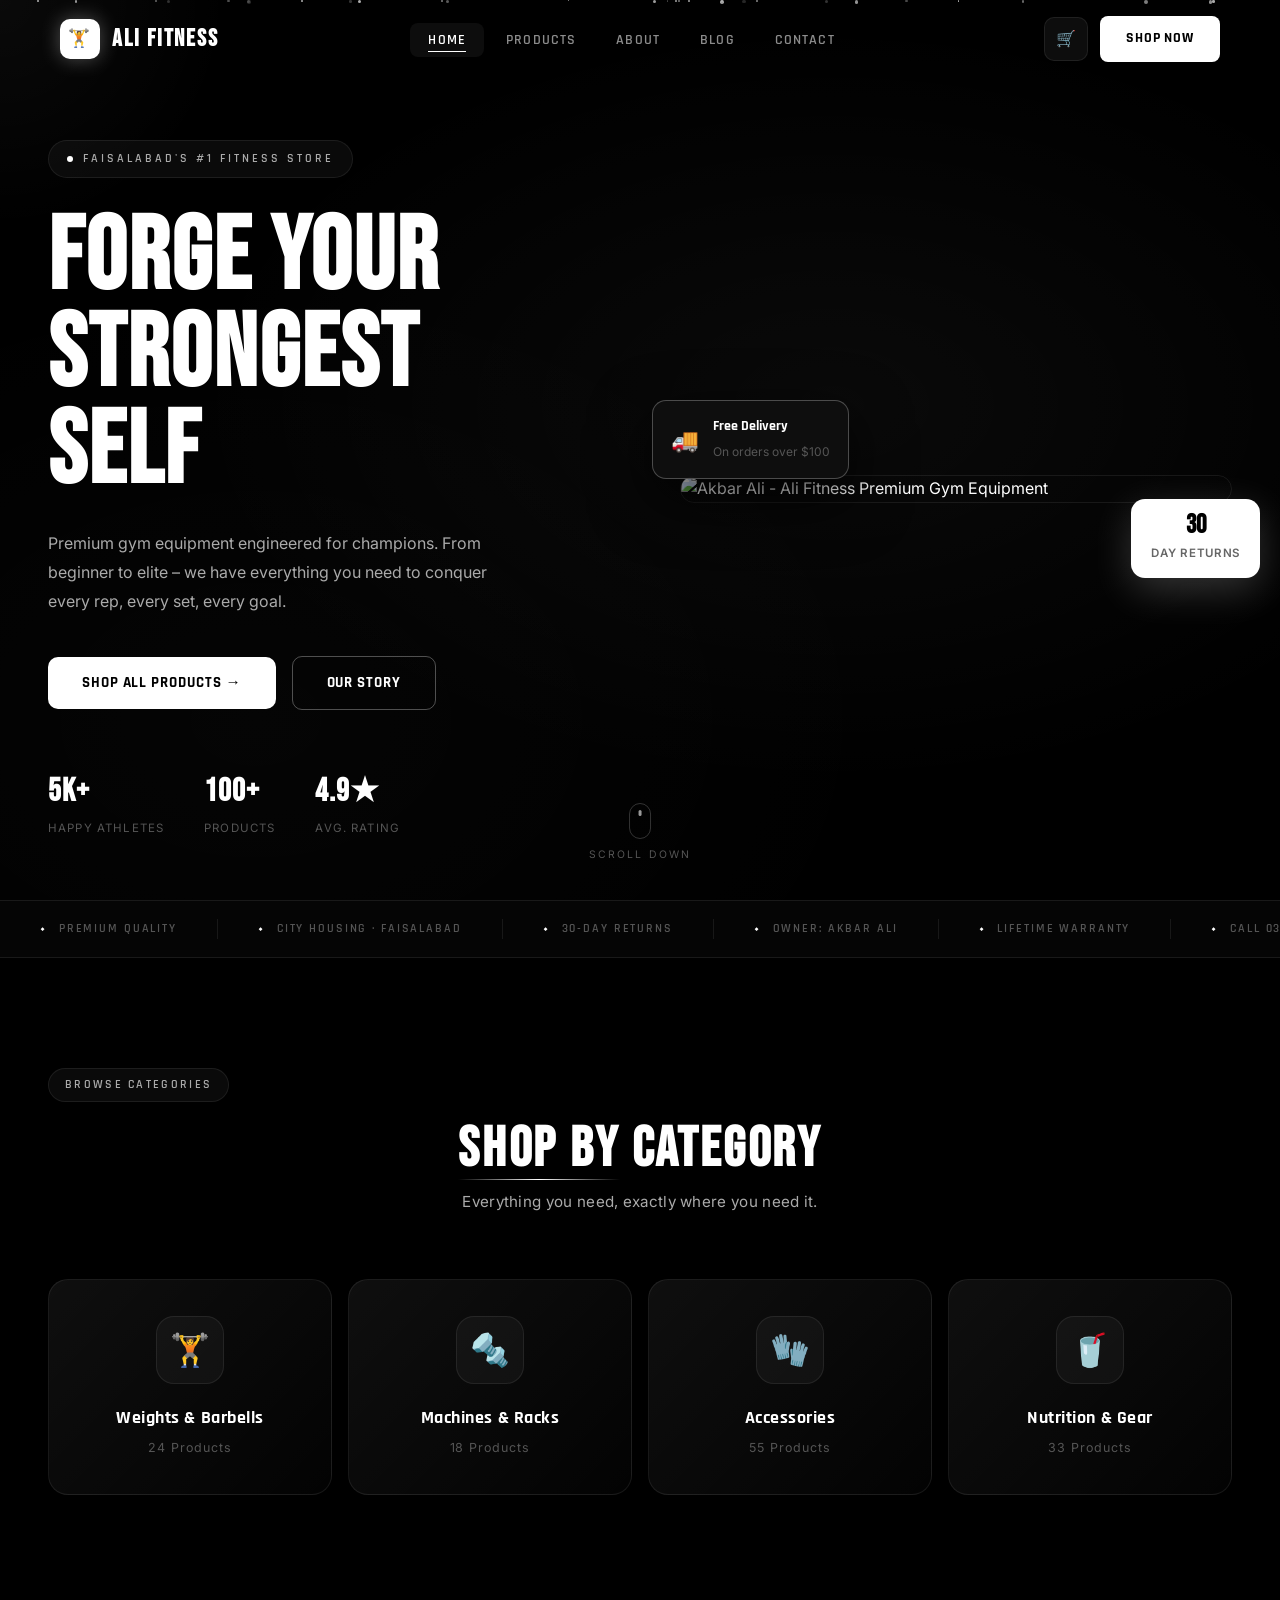
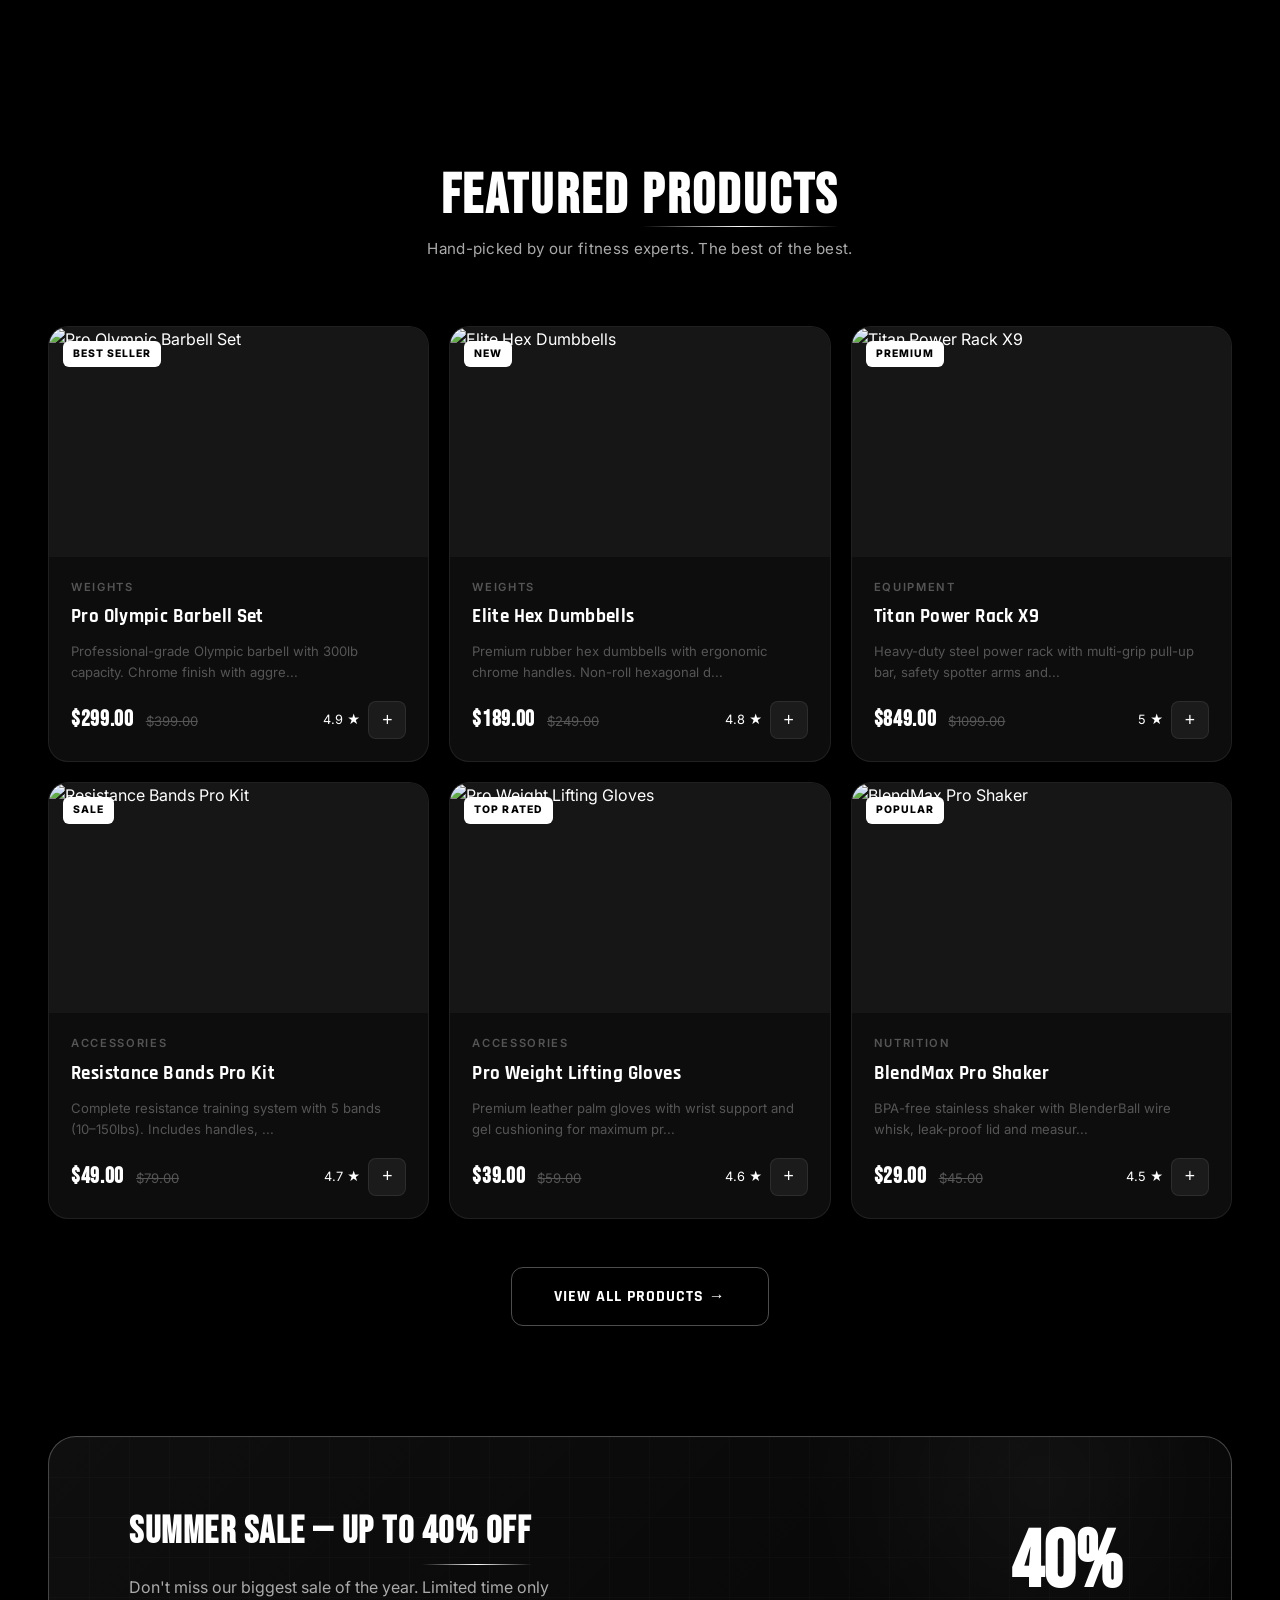
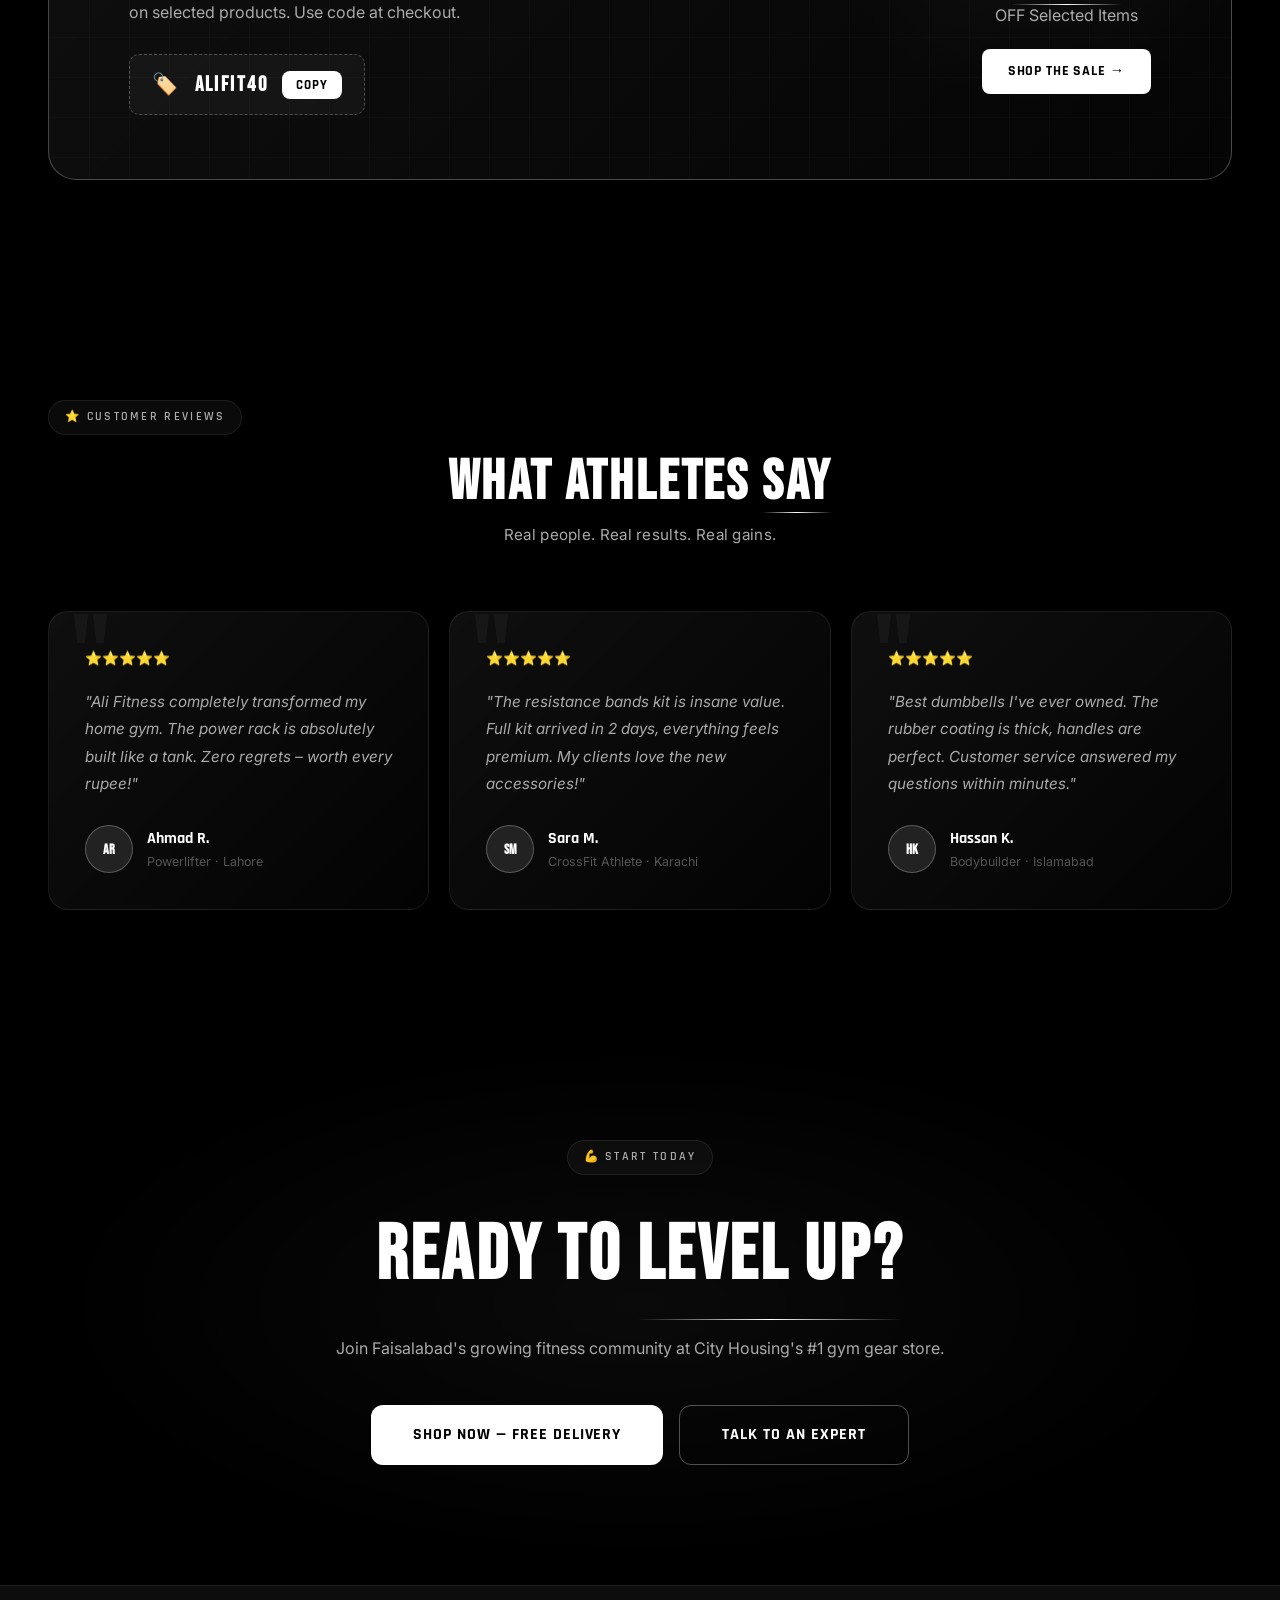
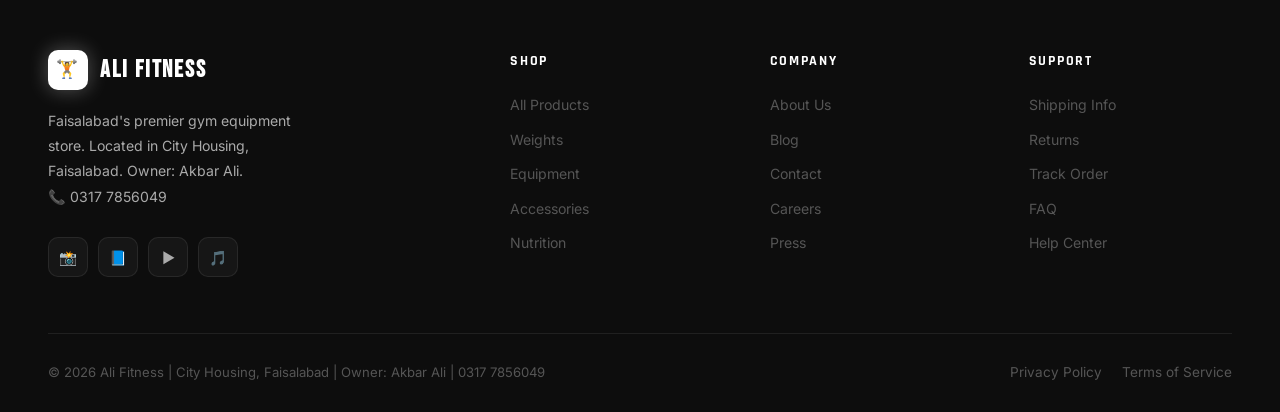
==== index.html @ 0f05beac "Initial website" ====
<!DOCTYPE html>
<html lang="en">
<head>
  <meta charset="UTF-8">
  <meta name="viewport" content="width=device-width, initial-scale=1.0">
  <title>Ali Fitness | Premium Gym Equipment — Faisalabad City Housing</title>
  <meta name="description" content="Ali Fitness – Faisalabad's premier gym equipment store in City Housing. Owner Akbar Ali. Premium weights, accessories, and nutrition gear. Call 0317 7856049.">
  <link rel="icon" href="data:image/svg+xml,<svg xmlns='http://www.w3.org/2000/svg' viewBox='0 0 100 100'><text y='.9em' font-size='90'>🏋️</text></svg>">
  <link rel="stylesheet" href="style.css">
</head>
<body>

<!-- Loader -->
<div id="loader">
  <div class="loader-logo">ALI FITNESS</div>
  <div class="loader-bar"><div class="loader-bar-fill"></div></div>
  <p style="color:var(--text-muted);font-size:0.8rem;letter-spacing:0.1em;text-transform:uppercase;">Loading your fitness journey...</p>
</div>

<!-- Cursor Glow -->
<div class="cursor-glow"></div>

<!-- Progress Bar -->
<div class="progress-bar"></div>

<!-- Navigation -->
<nav class="navbar" id="navbar">
  <a href="index.html" class="nav-logo">
    <div class="nav-logo-icon">🏋️</div>
    <span class="nav-logo-text">ALI FITNESS</span>
  </a>
  <ul class="nav-links">
    <li><a href="index.html" class="active">Home</a></li>
    <li><a href="products.html">Products</a></li>
    <li><a href="about.html">About</a></li>
    <li><a href="blog.html">Blog</a></li>
    <li><a href="contact.html">Contact</a></li>
  </ul>
  <div class="nav-actions">
    <button class="cart-btn" onclick="window.location.href='cart.html'" id="cartBtn" title="Shopping Cart">
      🛒
      <span class="cart-count" id="cartCount">0</span>
    </button>
    <a href="products.html" class="btn-primary">Shop Now</a>
    <button class="hamburger" id="hamburger" aria-label="Menu">
      <span></span><span></span><span></span>
    </button>
  </div>
</nav>

<!-- Mobile Menu -->
<div class="mobile-menu" id="mobileMenu">
  <a href="index.html">Home</a>
  <a href="products.html">Products</a>
  <a href="about.html">About</a>
  <a href="blog.html">Blog</a>
  <a href="contact.html">Contact</a>
  <a href="cart.html">Cart 🛒</a>
</div>

<!-- HERO SECTION -->
<section class="hero">
  <div class="hero-bg"></div>
  <div class="hero-particles"></div>
  <div class="hero-content">
    <div class="hero-text">
      <div class="hero-eyebrow">
        <span class="eyebrow-dot"></span> Faisalabad's #1 Fitness Store
      </div>
      <h1 class="hero-title">
        <span class="line">FORGE YOUR</span>
        <span class="line line-orange">STRONGEST</span>
        <span class="line">SELF</span>
      </h1>
      <p class="hero-desc">
        Premium gym equipment engineered for champions. From beginner to elite – we have everything you need to conquer every rep, every set, every goal.
      </p>
      <div class="hero-cta">
        <a href="products.html" class="btn-primary btn-hero">
          Shop All Products →
        </a>
        <a href="about.html" class="btn-outline btn-hero">
          Our Story
        </a>
      </div>
      <div class="hero-stats">
        <div class="stat-item">
          <div class="stat-value" data-count="5" data-suffix="K+">0</div>
          <div class="stat-label">Happy Athletes</div>
        </div>
        <div class="stat-item">
          <div class="stat-value" data-count="100" data-suffix="+">0</div>
          <div class="stat-label">Products</div>
        </div>
        <div class="stat-item">
          <div class="stat-value" data-count="4.9" data-suffix="★">0</div>
          <div class="stat-label">Avg. Rating</div>
        </div>
      </div>
    </div>
    <div class="hero-visual">
      <div class="hero-image-wrap">
        <div class="hero-glow-ring"></div>
        <img class="hero-main-img" src="images/hero_akbar_sando.jpg" alt="Akbar Ali - Ali Fitness Premium Gym Equipment" loading="eager">
        <div class="hero-badge">
          <span class="hero-badge-icon">🚚</span>
          <div class="hero-badge-text">
            <strong>Free Delivery</strong>
            <span>On orders over $100</span>
          </div>
        </div>
        <div class="hero-badge2">
          <strong>30</strong>
          <span>Day Returns</span>
        </div>
      </div>
    </div>
  </div>
  <div class="scroll-indicator">
    <div class="scroll-mouse"><div class="scroll-wheel"></div></div>
    <span class="scroll-text">Scroll Down</span>
  </div>
</section>

<!-- MARQUEE STRIP -->
<div class="marquee-section">
  <div class="marquee-track">
    <span class="marquee-item"><span class="marquee-dot">⬥</span> Premium Quality</span>
    <span class="marquee-item"><span class="marquee-dot">⬥</span> City Housing · Faisalabad</span>
    <span class="marquee-item"><span class="marquee-dot">⬥</span> 30-Day Returns</span>
    <span class="marquee-item"><span class="marquee-dot">⬥</span> Owner: Akbar Ali</span>
    <span class="marquee-item"><span class="marquee-dot">⬥</span> Lifetime Warranty</span>
    <span class="marquee-item"><span class="marquee-dot">⬥</span> Call 0317 7856049</span>
    <span class="marquee-item"><span class="marquee-dot">⬥</span> Secure Payments</span>
    <span class="marquee-item"><span class="marquee-dot">⬥</span> Premium Quality</span>
    <span class="marquee-item"><span class="marquee-dot">⬥</span> City Housing · Faisalabad</span>
    <span class="marquee-item"><span class="marquee-dot">⬥</span> 30-Day Returns</span>
    <span class="marquee-item"><span class="marquee-dot">⬥</span> Owner: Akbar Ali</span>
    <span class="marquee-item"><span class="marquee-dot">⬥</span> Lifetime Warranty</span>
    <span class="marquee-item"><span class="marquee-dot">⬥</span> Call 0317 7856049</span>
    <span class="marquee-item"><span class="marquee-dot">⬥</span> Secure Payments</span>
  </div>
</div>

<!-- CATEGORIES SECTION -->
<section class="categories">
  <div class="container">
    <div class="badge reveal">Browse Categories</div>
    <h2 class="section-title reveal"><span class="highlight">Shop by</span> Category</h2>
    <p class="section-subtitle reveal">Everything you need, exactly where you need it.</p>
    <div class="categories-grid">
      <a href="products.html?cat=weights" class="cat-card reveal">
        <div class="cat-icon">🏋️</div>
        <div class="cat-name">Weights & Barbells</div>
        <div class="cat-count">24 Products</div>
      </a>
      <a href="products.html?cat=equipment" class="cat-card reveal">
        <div class="cat-icon">🔩</div>
        <div class="cat-name">Machines & Racks</div>
        <div class="cat-count">18 Products</div>
      </a>
      <a href="products.html?cat=accessories" class="cat-card reveal">
        <div class="cat-icon">🧤</div>
        <div class="cat-name">Accessories</div>
        <div class="cat-count">55 Products</div>
      </a>
      <a href="products.html?cat=nutrition" class="cat-card reveal">
        <div class="cat-icon">🥤</div>
        <div class="cat-name">Nutrition & Gear</div>
        <div class="cat-count">33 Products</div>
      </a>
    </div>
  </div>
</section>

<!-- FEATURED PRODUCTS -->
<section class="featured">
  <div class="container">
    <div class="badge reveal">🔥 Hot Right Now</div>
    <h2 class="section-title reveal">Featured <span class="highlight">Products</span></h2>
    <p class="section-subtitle reveal">Hand-picked by our fitness experts. The best of the best.</p>
    <div class="products-grid" id="featuredGrid"></div>
    <div style="text-align:center;margin-top:48px;" class="reveal">
      <a href="products.html" class="btn-outline btn-lg">View All Products →</a>
    </div>
  </div>
</section>

<!-- PROMO BANNER -->
<div class="promo-section">
  <div class="promo-banner reveal">
    <div class="promo-text">
      <h2>Summer Sale — Up to <span class="highlight">40% OFF</span></h2>
      <p>Don't miss our biggest sale of the year. Limited time only on selected products. Use code at checkout.</p>
      <div class="promo-code">
        🏷️ <span>ALIFIT40</span>
        <button onclick="navigator.clipboard.writeText('ALIFIT40');showToast('Promo code copied! 🎉')" class="btn-primary" style="padding:6px 14px;font-size:0.8rem;">Copy</button>
      </div>
    </div>
    <div style="text-align:center;">
      <div style="font-family:var(--font-display);font-size:5rem;font-weight:900;line-height:1;" class="highlight">40%</div>
      <div style="font-size:1rem;color:var(--text-secondary);">OFF Selected Items</div>
      <a href="products.html" class="btn-primary" style="margin-top:20px;display:inline-flex;">Shop the Sale →</a>
    </div>
  </div>
</div>

<!-- TESTIMONIALS -->
<section class="testimonials">
  <div class="container">
    <div class="badge reveal">⭐ Customer Reviews</div>
    <h2 class="section-title reveal">What Athletes <span class="highlight">Say</span></h2>
    <p class="section-subtitle reveal">Real people. Real results. Real gains.</p>
    <div class="testimonials-grid" id="testimonialsGrid"></div>
  </div>
</section>

<!-- CTA SECTION -->
<section class="cta-section">
  <div class="container">
    <div class="badge reveal">💪 Start Today</div>
    <h2 class="reveal">Ready to <span class="highlight">Level Up?</span></h2>
    <p class="reveal">  Join Faisalabad's growing fitness community at City Housing's #1 gym gear store.</p>
    <div class="cta-actions reveal">
      <a href="products.html" class="btn-primary btn-lg">Shop Now — Free Delivery</a>
      <a href="contact.html" class="btn-outline btn-lg">Talk to an Expert</a>
    </div>
  </div>
</section>

<!-- FOOTER -->
<footer>
  <div class="container">
    <div class="footer-grid">
      <div class="footer-brand">
        <a href="index.html" class="nav-logo">
          <div class="nav-logo-icon">🏋️</div>
          <span class="nav-logo-text">ALI FITNESS</span>
        </a>
        <p>Faisalabad's premier gym equipment store. Located in City Housing, Faisalabad. Owner: Akbar Ali.<br>📞 0317 7856049</p>
        <div class="social-links">
          <a href="#" class="social-link" title="Instagram">📸</a>
          <a href="#" class="social-link" title="Facebook">📘</a>
          <a href="#" class="social-link" title="YouTube">▶️</a>
          <a href="#" class="social-link" title="TikTok">🎵</a>
        </div>
      </div>
      <div class="footer-col">
        <h4>Shop</h4>
        <ul>
          <li><a href="products.html">All Products</a></li>
          <li><a href="products.html?cat=weights">Weights</a></li>
          <li><a href="products.html?cat=equipment">Equipment</a></li>
          <li><a href="products.html?cat=accessories">Accessories</a></li>
          <li><a href="products.html?cat=nutrition">Nutrition</a></li>
        </ul>
      </div>
      <div class="footer-col">
        <h4>Company</h4>
        <ul>
          <li><a href="about.html">About Us</a></li>
          <li><a href="blog.html">Blog</a></li>
          <li><a href="contact.html">Contact</a></li>
          <li><a href="#">Careers</a></li>
          <li><a href="#">Press</a></li>
        </ul>
      </div>
      <div class="footer-col">
        <h4>Support</h4>
        <ul>
          <li><a href="#">Shipping Info</a></li>
          <li><a href="#">Returns</a></li>
          <li><a href="#">Track Order</a></li>
          <li><a href="#">FAQ</a></li>
          <li><a href="contact.html">Help Center</a></li>
        </ul>
      </div>
    </div>
    <div class="footer-bottom">
      <p>© 2026 Ali Fitness | City Housing, Faisalabad | Owner: Akbar Ali | 0317 7856049</p>
      <p style="display:flex;gap:20px;flex-wrap:wrap;">
        <a href="#" style="color:var(--text-muted);text-decoration:none;font-size:0.85rem;">Privacy Policy</a>
        <a href="#" style="color:var(--text-muted);text-decoration:none;font-size:0.85rem;">Terms of Service</a>
      </p>
    </div>
  </div>
</footer>

<!-- Back to Top -->
<button class="back-top" title="Back to Top">↑</button>

<script src="products.js"></script>
<script src="script.js"></script>
<script>
// Render featured products (first 6)
function renderFeatured() {
  const grid = document.getElementById('featuredGrid');
  if (!grid) return;
  const featured = PRODUCTS.slice(0, 6);
  grid.innerHTML = featured.map(p => `
    <div class="product-card reveal" onclick="window.location.href='product-detail.html?id=${p.id}'">
      ${p.badge ? `<div class="product-card-badge">${p.badge}</div>` : ''}
      <div class="product-card-img">
        <img src="${p.image}" alt="${p.name}" loading="lazy">
        <div class="product-card-overlay">
          <a href="product-detail.html?id=${p.id}" class="overlay-btn">View Details</a>
          <button class="overlay-btn" onclick="event.stopPropagation();addToCart(${p.id})">Add to Cart</button>
        </div>
      </div>
      <div class="product-card-body">
        <div class="product-card-category">${p.category}</div>
        <div class="product-card-name">${p.name}</div>
        <div class="product-card-desc">${p.desc.substring(0, 80)}...</div>
        <div class="product-card-footer">
          <div>
            <span class="product-price">${formatPrice(p.price)}</span>
            ${p.oldPrice ? `<span class="product-old-price">${formatPrice(p.oldPrice)}</span>` : ''}
          </div>
          <div style="display:flex;align-items:center;gap:8px;">
            <div class="product-rating">
              <span>${p.rating}</span>
              <span style="color:var(--secondary);">★</span>
            </div>
            <button class="add-to-cart-btn" onclick="event.stopPropagation();addToCart(${p.id})" title="Add to Cart">+</button>
          </div>
        </div>
      </div>
    </div>
  `).join('');
  // re-trigger scroll reveal
  initScrollReveal && initScrollReveal();
}

// Testimonials
const TESTIMONIALS = [
  { name: "Ahmad R.", title: "Powerlifter · Lahore", text: "Ali Fitness completely transformed my home gym. The power rack is absolutely built like a tank. Zero regrets – worth every rupee!", avatar: "AR", stars: 5 },
  { name: "Sara M.", title: "CrossFit Athlete · Karachi", text: "The resistance bands kit is insane value. Full kit arrived in 2 days, everything feels premium. My clients love the new accessories!", avatar: "SM", stars: 5 },
  { name: "Hassan K.", title: "Bodybuilder · Islamabad", text: "Best dumbbells I've ever owned. The rubber coating is thick, handles are perfect. Customer service answered my questions within minutes.", avatar: "HK", stars: 5 },
];

function renderTestimonials() {
  const grid = document.getElementById('testimonialsGrid');
  if (!grid) return;
  grid.innerHTML = TESTIMONIALS.map(t => `
    <div class="testimonial-card reveal">
      <div class="testimonial-stars">${'⭐'.repeat(t.stars)}</div>
      <p class="testimonial-text">"${t.text}"</p>
      <div class="testimonial-author">
        <div class="author-avatar">${t.avatar}</div>
        <div>
          <div class="author-name">${t.name}</div>
          <div class="author-title">${t.title}</div>
        </div>
      </div>
    </div>
  `).join('');
}

renderFeatured();
renderTestimonials();
</script>
</body>
</html>
---- style.css ----
/* ===========================
   ALI FITNESS — BLACK & WHITE PREMIUM
   Canva-Inspired UI/UX Design
   =========================== */

@import url('https://fonts.googleapis.com/css2?family=Rajdhani:wght@300;400;500;600;700&family=Orbitron:wght@400;600;700;800;900&family=Inter:wght@300;400;500;600;700&family=Bebas+Neue&display=swap');

/* ── CSS VARIABLES ── */
:root {
  --primary: #FFFFFF;
  --primary-dim: rgba(255,255,255,0.85);
  --primary-glow: rgba(255,255,255,0.15);
  --accent: #E0E0E0;
  --accent2: #AAAAAA;
  --bg-dark: #000000;
  --bg-card: #0D0D0D;
  --bg-card2: #111111;
  --bg-surface: #161616;
  --bg-elevated: #1A1A1A;
  --border: rgba(255,255,255,0.08);
  --border-bright: rgba(255,255,255,0.25);
  --border-hover: rgba(255,255,255,0.5);
  --text-primary: #FFFFFF;
  --text-secondary: #AAAAAA;
  --text-muted: #555555;
  --gradient-primary: linear-gradient(135deg, #FFFFFF, #AAAAAA);
  --gradient-dark: linear-gradient(135deg, #1A1A1A, #000000);
  --gradient-glass: linear-gradient(135deg, rgba(255,255,255,0.06), rgba(255,255,255,0.01));
  --shadow-glow: 0 0 40px rgba(255,255,255,0.08);
  --shadow-card: 0 20px 60px rgba(0,0,0,0.8);
  --shadow-white: 0 0 30px rgba(255,255,255,0.12);
  --radius: 12px;
  --radius-lg: 20px;
  --radius-xl: 28px;
  --transition: all 0.35s cubic-bezier(0.4, 0, 0.2, 1);
  --transition-slow: all 0.6s cubic-bezier(0.4, 0, 0.2, 1);
  --font-display: 'Bebas Neue', 'Orbitron', monospace;
  --font-heading: 'Rajdhani', sans-serif;
  --font-body: 'Inter', sans-serif;
}

/* ── RESET ── */
*, *::before, *::after { box-sizing: border-box; margin: 0; padding: 0; }
html { scroll-behavior: smooth; }
body {
  font-family: var(--font-body);
  background: var(--bg-dark);
  color: var(--text-primary);
  line-height: 1.6;
  overflow-x: hidden;
}

/* ── CUSTOM SCROLLBAR ── */
::-webkit-scrollbar { width: 4px; }
::-webkit-scrollbar-track { background: #000; }
::-webkit-scrollbar-thumb {
  background: linear-gradient(to bottom, #fff, #555);
  border-radius: 4px;
}

/* ── NOISE TEXTURE OVERLAY ── */
body::before {
  content: '';
  position: fixed; inset: 0;
  background-image: url("data:image/svg+xml,%3Csvg viewBox='0 0 200 200' xmlns='http://www.w3.org/2000/svg'%3E%3Cfilter id='noise'%3E%3CfeTurbulence type='fractalNoise' baseFrequency='0.9' numOctaves='4' stitchTiles='stitch'/%3E%3C/filter%3E%3Crect width='100%25' height='100%25' filter='url(%23noise)' opacity='0.03'/%3E%3C/svg%3E");
  pointer-events: none;
  z-index: 0;
  opacity: 0.4;
}

/* ── LOADER ── */
#loader {
  position: fixed; inset: 0; z-index: 9999;
  background: #000;
  display: flex; flex-direction: column;
  align-items: center; justify-content: center;
  gap: 28px;
}
.loader-logo {
  font-family: var(--font-display);
  font-size: 3.5rem;
  font-weight: 900;
  letter-spacing: 0.15em;
  color: #fff;
  position: relative;
  animation: loader-text-in 0.8s ease forwards;
}
.loader-logo::after {
  content: 'ALI FITNESS';
  position: absolute; inset: 0;
  background: linear-gradient(90deg, transparent 0%, #fff 50%, transparent 100%);
  -webkit-background-clip: text;
  -webkit-text-fill-color: transparent;
  background-size: 200% 100%;
  animation: shimmer-text 2s linear infinite;
}
@keyframes loader-text-in {
  from { opacity: 0; letter-spacing: 0.5em; }
  to { opacity: 1; letter-spacing: 0.15em; }
}
@keyframes shimmer-text {
  0% { background-position: -200% 0; }
  100% { background-position: 200% 0; }
}
.loader-line {
  width: 220px; height: 1px;
  background: rgba(255,255,255,0.1);
  position: relative; overflow: hidden;
}
.loader-line::after {
  content: '';
  position: absolute; top: 0; left: -100%;
  width: 100%; height: 100%;
  background: linear-gradient(90deg, transparent, #fff, transparent);
  animation: loader-sweep 1.8s ease forwards;
}
@keyframes loader-sweep { 0% { left: -100%; } 100% { left: 100%; } }
.loader-tagline {
  font-family: var(--font-heading);
  font-size: 0.75rem;
  color: var(--text-muted);
  letter-spacing: 0.3em;
  text-transform: uppercase;
  animation: fadeIn 1s ease 0.5s backwards;
}
.loader-hidden { animation: fadeOut 0.6s ease forwards; }
@keyframes fadeOut { to { opacity: 0; pointer-events: none; } }
@keyframes fadeIn { from { opacity: 0; } to { opacity: 1; } }

/* ── CURSOR GLOW ── */
.cursor-glow {
  position: fixed;
  width: 500px; height: 500px;
  border-radius: 50%;
  background: radial-gradient(circle, rgba(255,255,255,0.04) 0%, transparent 65%);
  pointer-events: none;
  transform: translate(-50%, -50%);
  z-index: 1;
  transition: transform 0.08s linear;
}

/* ── PROGRESS BAR ── */
.progress-bar {
  position: fixed; top: 0; left: 0;
  height: 2px;
  background: linear-gradient(90deg, #fff, rgba(255,255,255,0.3));
  z-index: 1001;
  transition: width 0.1s ease;
  box-shadow: 0 0 12px rgba(255,255,255,0.6);
}

/* ── NAVIGATION ── */
.navbar {
  position: fixed; top: 0; left: 0; right: 0;
  z-index: 1000;
  padding: 0 60px;
  height: 78px;
  display: flex; align-items: center; justify-content: space-between;
  background: rgba(0,0,0,0);
  transition: var(--transition);
}
.navbar.scrolled {
  background: rgba(0,0,0,0.92);
  backdrop-filter: blur(24px);
  -webkit-backdrop-filter: blur(24px);
  border-bottom: 1px solid var(--border);
  box-shadow: 0 0 60px rgba(0,0,0,0.8);
}
.nav-logo {
  font-family: var(--font-display);
  font-size: 1.5rem;
  font-weight: 900;
  text-decoration: none;
  display: flex; align-items: center; gap: 12px;
  letter-spacing: 0.08em;
  color: #fff;
}
.nav-logo-icon {
  width: 40px; height: 40px;
  background: #fff;
  border-radius: 10px;
  display: flex; align-items: center; justify-content: center;
  font-size: 1.1rem;
  box-shadow: 0 0 20px rgba(255,255,255,0.3);
  transition: var(--transition);
}
.nav-logo:hover .nav-logo-icon { transform: rotate(-5deg) scale(1.05); }
.nav-logo-text { color: #fff; }
.nav-links {
  display: flex; align-items: center; gap: 4px;
  list-style: none;
}
.nav-links a {
  text-decoration: none;
  color: rgba(255,255,255,0.55);
  font-family: var(--font-heading);
  font-size: 0.9rem;
  font-weight: 600;
  letter-spacing: 0.08em;
  text-transform: uppercase;
  padding: 8px 18px;
  border-radius: 8px;
  transition: var(--transition);
  position: relative;
}
.nav-links a::after {
  content: '';
  position: absolute;
  bottom: 5px; left: 50%; right: 50%;
  height: 1px;
  background: #fff;
  transition: var(--transition);
  opacity: 0;
}
.nav-links a:hover, .nav-links a.active {
  color: #fff;
  background: rgba(255,255,255,0.05);
}
.nav-links a:hover::after, .nav-links a.active::after {
  left: 18px; right: 18px; opacity: 1;
}
.nav-actions { display: flex; align-items: center; gap: 12px; }
.cart-btn {
  position: relative;
  background: rgba(255,255,255,0.05);
  border: 1px solid var(--border);
  color: #fff; cursor: pointer;
  width: 44px; height: 44px;
  border-radius: 10px;
  display: flex; align-items: center; justify-content: center;
  font-size: 1rem;
  transition: var(--transition);
}
.cart-btn:hover {
  background: rgba(255,255,255,0.1);
  border-color: var(--border-bright);
  box-shadow: var(--shadow-white);
}
.cart-count {
  position: absolute; top: -6px; right: -6px;
  width: 18px; height: 18px;
  background: #fff; color: #000;
  border-radius: 50%;
  font-size: 0.65rem; font-weight: 800;
  display: flex; align-items: center; justify-content: center;
}
.btn-primary {
  background: #fff; color: #000;
  border: none;
  padding: 11px 26px;
  border-radius: 8px;
  font-family: var(--font-heading);
  font-size: 0.9rem; font-weight: 700;
  letter-spacing: 0.06em; text-transform: uppercase;
  cursor: pointer; transition: var(--transition);
  text-decoration: none;
  display: inline-flex; align-items: center; gap: 8px;
  position: relative; overflow: hidden;
}
.btn-primary::before {
  content: '';
  position: absolute; inset: 0;
  background: linear-gradient(135deg, rgba(255,255,255,0) 0%, rgba(255,255,255,0.3) 50%, rgba(255,255,255,0) 100%);
  transform: translateX(-100%);
  transition: transform 0.5s ease;
}
.btn-primary:hover::before { transform: translateX(100%); }
.btn-primary:hover {
  transform: translateY(-2px);
  box-shadow: 0 12px 35px rgba(255,255,255,0.25);
}
.btn-outline {
  background: transparent; color: #fff;
  border: 1px solid rgba(255,255,255,0.3);
  padding: 11px 26px;
  border-radius: 8px;
  font-family: var(--font-heading);
  font-size: 0.9rem; font-weight: 700;
  letter-spacing: 0.06em; text-transform: uppercase;
  cursor: pointer; transition: var(--transition);
  text-decoration: none;
  display: inline-flex; align-items: center; gap: 8px;
}
.btn-outline:hover {
  background: rgba(255,255,255,0.06);
  border-color: rgba(255,255,255,0.6);
  transform: translateY(-2px);
  box-shadow: 0 8px 30px rgba(255,255,255,0.1);
}
.hamburger {
  display: none; flex-direction: column; gap: 5px;
  cursor: pointer; background: none; border: none; padding: 4px;
}
.hamburger span {
  width: 26px; height: 1.5px;
  background: #fff; border-radius: 2px; transition: var(--transition);
}

/* ── MOBILE MENU ── */
.mobile-menu {
  display: none;
  position: fixed; inset: 0; z-index: 999;
  background: rgba(0,0,0,0.98);
  flex-direction: column; align-items: center; justify-content: center;
  gap: 36px;
}
.mobile-menu.open { display: flex; animation: mobile-in 0.4s ease; }
@keyframes mobile-in {
  from { opacity: 0; transform: scale(0.96); }
  to { opacity: 1; transform: scale(1); }
}
.mobile-menu a {
  font-family: var(--font-display);
  font-size: 2.5rem;
  font-weight: 700;
  color: rgba(255,255,255,0.6);
  text-decoration: none;
  text-transform: uppercase;
  letter-spacing: 0.1em;
  transition: var(--transition);
  position: relative;
}
.mobile-menu a:hover { color: #fff; }

/* ── SECTION COMMONS ── */
section { position: relative; }
.container { max-width: 1280px; margin: 0 auto; padding: 0 48px; }
.section-title {
  font-family: var(--font-display);
  font-size: clamp(2rem, 5vw, 3.5rem);
  font-weight: 700;
  text-align: center;
  margin-bottom: 12px;
  letter-spacing: 0.05em;
  line-height: 1;
}
.section-subtitle {
  text-align: center;
  color: var(--text-secondary);
  font-size: 0.95rem;
  margin-bottom: 64px;
  letter-spacing: 0.02em;
}
.highlight {
  color: #fff;
  position: relative;
  display: inline-block;
}
.highlight::after {
  content: '';
  position: absolute;
  bottom: -2px; left: 0; right: 0;
  height: 1px;
  background: linear-gradient(90deg, transparent, #fff, transparent);
  animation: underline-pulse 3s ease-in-out infinite;
}
@keyframes underline-pulse {
  0%, 100% { opacity: 0.3; }
  50% { opacity: 1; }
}
.badge {
  display: inline-flex; align-items: center; gap: 8px;
  background: rgba(255,255,255,0.04);
  border: 1px solid var(--border);
  color: var(--text-secondary);
  font-family: var(--font-heading);
  font-size: 0.72rem;
  font-weight: 600;
  letter-spacing: 0.2em;
  text-transform: uppercase;
  padding: 7px 16px;
  border-radius: 100px;
  margin-bottom: 20px;
}

/* ── HERO ── */
.hero {
  min-height: 100vh;
  display: flex; align-items: center;
  position: relative; overflow: hidden;
  padding-top: 78px;
}
.hero-bg {
  position: absolute; inset: 0;
  background:
    radial-gradient(ellipse at 65% 45%, rgba(255,255,255,0.04) 0%, transparent 55%),
    radial-gradient(ellipse at 20% 80%, rgba(255,255,255,0.02) 0%, transparent 45%),
    #000;
}

/* Hero Grid Lines */
.hero-grid {
  position: absolute; inset: 0;
  background-image:
    linear-gradient(rgba(255,255,255,0.025) 1px, transparent 1px),
    linear-gradient(90deg, rgba(255,255,255,0.025) 1px, transparent 1px);
  background-size: 80px 80px;
  mask-image: radial-gradient(ellipse at center, black 30%, transparent 80%);
}

.hero-particles { position: absolute; inset: 0; overflow: hidden; }
.particle {
  position: absolute; width: 1px; height: 1px;
  background: #fff; border-radius: 50%;
  animation: float-particle linear infinite;
}
@keyframes float-particle {
  0% { transform: translateY(100vh) scale(0); opacity: 0; }
  10% { opacity: 0.7; }
  90% { opacity: 0.4; }
  100% { transform: translateY(-20px) scale(1); opacity: 0; }
}

.hero-content {
  position: relative; z-index: 2;
  display: grid; grid-template-columns: 1fr 1fr;
  align-items: center; gap: 80px;
  width: 100%; max-width: 1280px;
  margin: 0 auto; padding: 0 48px;
}
.hero-eyebrow {
  display: inline-flex; align-items: center; gap: 10px;
  background: rgba(255,255,255,0.04);
  border: 1px solid var(--border);
  color: var(--text-secondary);
  font-family: var(--font-heading);
  font-size: 0.75rem; font-weight: 600;
  letter-spacing: 0.25em; text-transform: uppercase;
  padding: 8px 18px; border-radius: 100px;
  margin-bottom: 32px;
  animation: slideDown 0.8s ease 0.3s backwards;
}
.eyebrow-dot {
  width: 6px; height: 6px;
  background: #fff; border-radius: 50%;
  animation: dot-pulse 2s ease-in-out infinite;
}
@keyframes dot-pulse {
  0%, 100% { opacity: 0.3; transform: scale(1); }
  50% { opacity: 1; transform: scale(1.4); }
}
@keyframes slideDown {
  from { opacity: 0; transform: translateY(-16px); }
  to { opacity: 1; transform: translateY(0); }
}
.hero-title {
  font-family: var(--font-display);
  font-size: clamp(4rem, 8vw, 7.5rem);
  font-weight: 900;
  line-height: 0.95;
  margin-bottom: 28px;
  letter-spacing: 0.02em;
}
.hero-title .word {
  display: inline-block;
  overflow: hidden;
}
.hero-title .word-inner {
  display: inline-block;
  animation: word-reveal 0.8s cubic-bezier(0.4, 0, 0.2, 1) backwards;
}
.hero-title .line { display: block; }
.hero-title .line:nth-child(1) .word-inner { animation-delay: 0.1s; }
.hero-title .line:nth-child(2) .word-inner { animation-delay: 0.25s; color: transparent; -webkit-text-stroke: 1px rgba(255,255,255,0.5); }
.hero-title .line:nth-child(3) .word-inner { animation-delay: 0.4s; }
@keyframes word-reveal {
  from { transform: translateY(100%); opacity: 0; }
  to { transform: translateY(0); opacity: 1; }
}
.hero-desc {
  color: var(--text-secondary);
  font-size: 1rem; line-height: 1.8;
  margin-bottom: 40px; max-width: 460px;
  animation: fadeInUp 0.8s ease 0.6s backwards;
}
.hero-cta {
  display: flex; align-items: center; gap: 16px;
  flex-wrap: wrap; margin-bottom: 56px;
  animation: fadeInUp 0.8s ease 0.8s backwards;
}
.btn-hero { padding: 14px 34px; font-size: 0.95rem; border-radius: 10px; }
.hero-stats {
  display: flex; gap: 40px;
  animation: fadeInUp 0.8s ease 1s backwards;
}
.stat-item {}
.stat-value {
  font-family: var(--font-display);
  font-size: 2rem; font-weight: 900; color: #fff;
  letter-spacing: 0.03em;
}
.stat-label {
  font-size: 0.72rem; color: var(--text-muted);
  text-transform: uppercase; letter-spacing: 0.1em;
  margin-top: 2px;
}
.hero-visual {
  position: relative;
  display: flex; align-items: center; justify-content: center;
  animation: fadeInRight 1s ease 0.4s backwards;
}
@keyframes fadeInRight {
  from { opacity: 0; transform: translateX(40px); }
  to { opacity: 1; transform: translateX(0); }
}
.hero-image-wrap {
  position: relative; width: 100%; max-width: 580px;
}
.hero-main-img {
  width: 100%; border-radius: var(--radius-xl);
  display: block;
  border: 1px solid var(--border);
  animation: hero-float 7s ease-in-out infinite;
  filter: grayscale(15%) contrast(1.05);
}
@keyframes hero-float {
  0%, 100% { transform: translateY(0) rotate(0.3deg); }
  50% { transform: translateY(-18px) rotate(-0.3deg); }
}
.hero-glow {
  position: absolute; inset: -40px;
  background: radial-gradient(ellipse, rgba(255,255,255,0.06) 0%, transparent 65%);
  border-radius: 40px;
  animation: glow-breathe 4s ease-in-out infinite;
}
@keyframes glow-breathe {
  0%, 100% { opacity: 0.4; transform: scale(0.98); }
  50% { opacity: 1; transform: scale(1.02); }
}
/* Floating cards */
.hero-badge {
  position: absolute; bottom: 24px; left: -28px;
  background: rgba(15,15,15,0.95);
  border: 1px solid var(--border-bright);
  border-radius: 14px; padding: 14px 18px;
  display: flex; align-items: center; gap: 14px;
  z-index: 3; backdrop-filter: blur(12px);
  animation: badge-float 5s ease-in-out infinite;
  box-shadow: var(--shadow-card);
}
@keyframes badge-float {
  0%, 100% { transform: translateY(0); }
  50% { transform: translateY(-10px); }
}
.hero-badge-icon { font-size: 1.4rem; }
.hero-badge-text strong { font-family: var(--font-heading); font-size: 0.9rem; font-weight: 700; display: block; }
.hero-badge-text span { font-size: 0.75rem; color: var(--text-muted); }
.hero-badge2 {
  position: absolute; top: 24px; right: -28px;
  background: #fff; color: #000;
  border-radius: 14px; padding: 14px 20px; z-index: 3;
  text-align: center;
  animation: badge-float 5s ease-in-out infinite 1.5s;
  box-shadow: 0 12px 40px rgba(255,255,255,0.2);
}
.hero-badge2 strong { font-family: var(--font-display); font-size: 1.6rem; font-weight: 900; display: block; line-height: 1; }
.hero-badge2 span { font-size: 0.72rem; color: #666; font-weight: 600; letter-spacing: 0.06em; text-transform: uppercase; }
.scroll-indicator {
  position: absolute; bottom: 36px; left: 50%;
  transform: translateX(-50%);
  display: flex; flex-direction: column; align-items: center; gap: 8px;
  z-index: 2; animation: fadeIn 1s ease 1.5s backwards;
}
.scroll-mouse {
  width: 22px; height: 36px;
  border: 1px solid rgba(255,255,255,0.2);
  border-radius: 12px; position: relative;
}
.scroll-wheel {
  width: 3px; height: 6px;
  background: rgba(255,255,255,0.6);
  border-radius: 2px;
  position: absolute; top: 6px; left: 50%; transform: translateX(-50%);
  animation: scroll-wheel 2s ease-in-out infinite;
}
@keyframes scroll-wheel {
  0% { top: 6px; opacity: 1; }
  100% { top: 22px; opacity: 0; }
}
.scroll-text { font-size: 0.65rem; color: var(--text-muted); letter-spacing: 0.2em; text-transform: uppercase; }

/* ── MARQUEE ── */
.marquee-section {
  padding: 18px 0;
  background: rgba(255,255,255,0.02);
  border-top: 1px solid var(--border);
  border-bottom: 1px solid var(--border);
  overflow: hidden;
}
.marquee-track {
  display: flex; gap: 0;
  animation: marquee 25s linear infinite;
  white-space: nowrap;
}
.marquee-item {
  display: flex; align-items: center; gap: 0;
  font-family: var(--font-heading);
  font-size: 0.78rem; font-weight: 600;
  color: var(--text-muted);
  letter-spacing: 0.15em; text-transform: uppercase;
  padding: 0 40px; flex-shrink: 0;
  border-right: 1px solid var(--border);
}
.marquee-dot { color: #fff; font-size: 0.5rem; margin-right: 12px; }
@keyframes marquee { 0% { transform: translateX(0); } 100% { transform: translateX(-50%); } }

/* ── CATEGORIES ── */
.categories { padding: 110px 0; }
.categories-grid {
  display: grid; grid-template-columns: repeat(4, 1fr); gap: 16px;
}
.cat-card {
  background: var(--gradient-glass);
  border: 1px solid var(--border);
  border-radius: var(--radius-lg);
  padding: 36px 24px; text-align: center;
  cursor: pointer; transition: var(--transition-slow);
  text-decoration: none; color: var(--text-primary);
  display: block; position: relative; overflow: hidden;
}
.cat-card::before {
  content: '';
  position: absolute; inset: 0;
  background: rgba(255,255,255,0);
  transition: var(--transition);
}
.cat-card:hover::before { background: rgba(255,255,255,0.03); }
.cat-card:hover {
  border-color: var(--border-hover);
  transform: translateY(-8px);
  box-shadow: 0 30px 80px rgba(0,0,0,0.6), 0 0 0 1px rgba(255,255,255,0.1);
}
.cat-icon {
  width: 68px; height: 68px;
  background: rgba(255,255,255,0.04);
  border: 1px solid var(--border);
  border-radius: 18px;
  display: flex; align-items: center; justify-content: center;
  font-size: 2rem; margin: 0 auto 20px;
  transition: var(--transition);
}
.cat-card:hover .cat-icon {
  background: rgba(255,255,255,0.1);
  border-color: var(--border-bright);
  transform: scale(1.08) rotate(-4deg);
}
.cat-name {
  font-family: var(--font-heading);
  font-size: 1.1rem; font-weight: 700; margin-bottom: 6px;
  letter-spacing: 0.03em;
}
.cat-count { font-size: 0.78rem; color: var(--text-muted); letter-spacing: 0.08em; }

/* ── PRODUCTS ── */
.featured { padding: 110px 0; }
.products-grid {
  display: grid;
  grid-template-columns: repeat(auto-fill, minmax(300px, 1fr));
  gap: 20px;
}
.product-card {
  background: var(--bg-card);
  border: 1px solid var(--border);
  border-radius: var(--radius-lg);
  overflow: hidden; transition: var(--transition-slow);
  position: relative; cursor: pointer;
  animation: fadeInUp 0.6s ease backwards;
}
.product-card:hover {
  border-color: var(--border-bright);
  transform: translateY(-10px);
  box-shadow: 0 40px 80px rgba(0,0,0,0.7), 0 0 0 1px rgba(255,255,255,0.08);
}
.product-card-badge {
  position: absolute; top: 14px; left: 14px; z-index: 3;
  background: #fff; color: #000;
  font-size: 0.65rem; font-weight: 800;
  letter-spacing: 0.1em; text-transform: uppercase;
  padding: 5px 10px; border-radius: 6px;
}
.product-card-img {
  position: relative; height: 230px; overflow: hidden;
  background: var(--bg-surface);
}
.product-card-img img {
  width: 100%; height: 100%; object-fit: cover;
  transition: transform 0.7s cubic-bezier(0.4, 0, 0.2, 1);
  filter: grayscale(20%) contrast(1.05);
}
.product-card:hover .product-card-img img { transform: scale(1.1); filter: grayscale(0%) contrast(1.08); }
.product-card-overlay {
  position: absolute; inset: 0;
  background: linear-gradient(to top, rgba(0,0,0,0.9) 0%, rgba(0,0,0,0.2) 50%, transparent 100%);
  opacity: 0; transition: var(--transition);
  display: flex; align-items: flex-end; justify-content: center;
  padding-bottom: 20px; gap: 10px;
}
.product-card:hover .product-card-overlay { opacity: 1; }
.overlay-btn {
  background: rgba(255,255,255,0.1);
  backdrop-filter: blur(12px);
  border: 1px solid rgba(255,255,255,0.2);
  color: #fff; border-radius: 8px;
  padding: 9px 18px; font-size: 0.78rem; font-weight: 600;
  cursor: pointer; transition: var(--transition);
  text-decoration: none; letter-spacing: 0.05em;
}
.overlay-btn:hover { background: #fff; color: #000; border-color: #fff; }
.product-card-body { padding: 22px; }
.product-card-category {
  font-size: 0.7rem; color: var(--text-muted);
  font-weight: 600; letter-spacing: 0.15em; text-transform: uppercase; margin-bottom: 6px;
}
.product-card-name {
  font-family: var(--font-heading); font-size: 1.2rem; font-weight: 700;
  margin-bottom: 8px; transition: var(--transition); letter-spacing: 0.02em;
}
.product-card:hover .product-card-name { color: rgba(255,255,255,0.8); }
.product-card-desc { font-size: 0.82rem; color: var(--text-muted); margin-bottom: 18px; line-height: 1.6; }
.product-card-footer { display: flex; align-items: center; justify-content: space-between; }
.product-price {
  font-family: var(--font-display); font-size: 1.4rem; font-weight: 700;
  color: #fff; letter-spacing: 0.03em;
}
.product-old-price {
  font-size: 0.82rem; color: var(--text-muted);
  text-decoration: line-through; margin-left: 8px;
}
.product-rating { display: flex; align-items: center; gap: 4px; font-size: 0.8rem; color: #fff; }
.add-to-cart-btn {
  width: 38px; height: 38px;
  background: rgba(255,255,255,0.06);
  border: 1px solid var(--border);
  border-radius: 8px; color: #fff; cursor: pointer;
  display: flex; align-items: center; justify-content: center;
  font-size: 1.1rem; transition: var(--transition);
}
.add-to-cart-btn:hover {
  background: #fff; color: #000;
  border-color: #fff;
  box-shadow: var(--shadow-white);
  transform: scale(1.1) rotate(90deg);
}
@keyframes fadeInUp {
  from { opacity: 0; transform: translateY(40px); }
  to { opacity: 1; transform: translateY(0); }
}

/* ── PROMO BANNER ── */
.promo-section { padding: 0 48px 110px; max-width: 1280px; margin: 0 auto; }
.promo-banner {
  border-radius: var(--radius-xl); padding: 64px 80px;
  background: linear-gradient(135deg, rgba(255,255,255,0.06) 0%, rgba(255,255,255,0.02) 100%);
  border: 1px solid var(--border-bright);
  position: relative; overflow: hidden;
  display: flex; align-items: center; justify-content: space-between; gap: 40px;
}
.promo-banner::before {
  content: '';
  position: absolute; top: -60%; right: -5%;
  width: 500px; height: 500px;
  background: radial-gradient(circle, rgba(255,255,255,0.04), transparent 65%);
  border-radius: 50%;
  animation: promo-glow 4s ease-in-out infinite;
}
@keyframes promo-glow {
  0%, 100% { opacity: 0.5; transform: scale(0.9); }
  50% { opacity: 1; transform: scale(1.1); }
}
.promo-banner::after {
  content: '';
  position: absolute; inset: 0;
  background-image: linear-gradient(rgba(255,255,255,0.015) 1px, transparent 1px),
    linear-gradient(90deg, rgba(255,255,255,0.015) 1px, transparent 1px);
  background-size: 40px 40px;
}
.promo-text { position: relative; z-index: 1; }
.promo-text h2 { font-family: var(--font-display); font-size: clamp(1.8rem, 3vw, 3rem); font-weight: 900; margin-bottom: 12px; letter-spacing: 0.04em; }
.promo-text p { color: var(--text-secondary); margin-bottom: 28px; max-width: 420px; }
.promo-code {
  display: inline-flex; align-items: center; gap: 14px;
  background: rgba(255,255,255,0.04);
  border: 1px dashed rgba(255,255,255,0.25);
  border-radius: 10px; padding: 13px 22px;
  font-family: var(--font-display); font-size: 1.3rem;
  color: #fff; font-weight: 700; letter-spacing: 0.12em;
}
.promo-right { text-align: center; position: relative; z-index: 1; }

/* ── TESTIMONIALS ── */
.testimonials { padding: 110px 0; }
.testimonials-grid { display: grid; grid-template-columns: repeat(3, 1fr); gap: 20px; }
.testimonial-card {
  background: var(--gradient-glass);
  border: 1px solid var(--border);
  border-radius: var(--radius-lg); padding: 36px;
  transition: var(--transition-slow); position: relative; overflow: hidden;
}
.testimonial-card::before {
  content: '"';
  position: absolute; top: -10px; left: 20px;
  font-family: var(--font-display); font-size: 8rem;
  color: rgba(255,255,255,0.04); line-height: 1;
  pointer-events: none;
}
.testimonial-card:hover { border-color: var(--border-bright); box-shadow: var(--shadow-glow); transform: translateY(-6px); }
.testimonial-stars { display: flex; gap: 4px; color: #fff; margin-bottom: 18px; font-size: 0.85rem; }
.testimonial-text { color: var(--text-secondary); line-height: 1.8; margin-bottom: 28px; font-style: italic; font-size: 0.95rem; }
.testimonial-author { display: flex; align-items: center; gap: 14px; }
.author-avatar {
  width: 48px; height: 48px; border-radius: 50%;
  background: rgba(255,255,255,0.1);
  border: 1px solid var(--border-bright);
  display: flex; align-items: center; justify-content: center;
  font-family: var(--font-display); font-weight: 700; font-size: 0.9rem;
}
.author-name { font-family: var(--font-heading); font-weight: 700; }
.author-title { font-size: 0.78rem; color: var(--text-muted); }

/* ── CTA SECTION ── */
.cta-section {
  padding: 120px 0;
  text-align: center;
  position: relative; overflow: hidden;
}
.cta-section::before {
  content: '';
  position: absolute; inset: 0;
  background: radial-gradient(ellipse at center, rgba(255,255,255,0.04) 0%, transparent 65%);
}
.cta-section h2 {
  font-family: var(--font-display);
  font-size: clamp(2.5rem, 6vw, 5rem);
  font-weight: 900; margin-bottom: 18px; position: relative; z-index: 1;
  letter-spacing: 0.04em;
}
.cta-section p { color: var(--text-secondary); margin-bottom: 44px; font-size: 1rem; position: relative; z-index: 1; }
.cta-actions { display: flex; justify-content: center; gap: 16px; flex-wrap: wrap; position: relative; z-index: 1; }
.btn-lg { padding: 16px 42px; font-size: 1rem; border-radius: 12px; }

/* ── FOOTER ── */
footer {
  background: var(--bg-card);
  border-top: 1px solid var(--border);
  padding: 64px 0 28px;
}
.footer-grid {
  display: grid; grid-template-columns: 2fr 1fr 1fr 1fr; gap: 56px; margin-bottom: 56px;
}
.footer-brand .nav-logo { display: inline-flex; margin-bottom: 18px; }
.footer-brand p { color: var(--text-secondary); font-size: 0.88rem; line-height: 1.8; margin-bottom: 28px; max-width: 260px; }
.social-links { display: flex; gap: 10px; }
.social-link {
  width: 40px; height: 40px;
  background: rgba(255,255,255,0.04);
  border: 1px solid var(--border);
  border-radius: 10px; display: flex; align-items: center; justify-content: center;
  color: var(--text-secondary); text-decoration: none; font-size: 0.9rem;
  transition: var(--transition);
}
.social-link:hover { background: #fff; color: #000; border-color: #fff; transform: translateY(-3px); }
.footer-col h4 {
  font-family: var(--font-heading); font-size: 0.88rem; font-weight: 700;
  text-transform: uppercase; letter-spacing: 0.12em; margin-bottom: 22px;
}
.footer-col ul { list-style: none; display: flex; flex-direction: column; gap: 12px; }
.footer-col ul a {
  color: var(--text-muted); text-decoration: none; font-size: 0.88rem;
  transition: var(--transition); display: flex; align-items: center; gap: 6px;
}
.footer-col ul a:hover { color: #fff; padding-left: 4px; }
.footer-bottom {
  border-top: 1px solid var(--border); padding-top: 28px;
  display: flex; align-items: center; justify-content: space-between; flex-wrap: wrap; gap: 12px;
}
.footer-bottom p { color: var(--text-muted); font-size: 0.82rem; }

/* ── PRODUCTS PAGE ── */
.page-hero {
  padding: 160px 48px 80px; text-align: center;
  background: radial-gradient(ellipse at center top, rgba(255,255,255,0.04) 0%, transparent 55%);
  max-width: 1280px; margin: 0 auto;
}
.page-hero h1 { font-family: var(--font-display); font-size: clamp(3rem, 6vw, 5.5rem); font-weight: 900; margin-bottom: 12px; letter-spacing: 0.05em; }
.page-hero p { color: var(--text-secondary); max-width: 480px; margin: 0 auto; }
.products-section { padding: 0 0 110px; }
.products-toolbar {
  display: flex; align-items: center; justify-content: space-between; gap: 20px;
  padding: 22px 48px;
  background: var(--bg-card);
  border-bottom: 1px solid var(--border); flex-wrap: wrap;
}
.filter-tabs { display: flex; gap: 8px; flex-wrap: wrap; }
.filter-tab {
  padding: 8px 20px;
  background: transparent; border: 1px solid var(--border);
  border-radius: 8px; color: var(--text-muted); cursor: pointer;
  font-family: var(--font-heading); font-size: 0.82rem; font-weight: 600;
  text-transform: uppercase; letter-spacing: 0.08em; transition: var(--transition);
}
.filter-tab:hover { border-color: var(--border-bright); color: #fff; }
.filter-tab.active { background: #fff; color: #000; border-color: #fff; }
.sort-select {
  background: var(--bg-surface); border: 1px solid var(--border);
  border-radius: 8px; color: #fff; padding: 8px 16px;
  font-family: var(--font-body); font-size: 0.88rem; cursor: pointer; outline: none;
  transition: var(--transition);
}
.sort-select:focus { border-color: var(--border-bright); }
.sort-select option { background: var(--bg-surface); }
.products-container { padding: 40px 48px; max-width: 1280px; margin: 0 auto; }

/* ── PRODUCT DETAIL ── */
.product-detail { padding: 120px 48px 100px; max-width: 1280px; margin: 0 auto; }
.product-detail-grid { display: grid; grid-template-columns: 1fr 1fr; gap: 80px; align-items: start; }
.product-gallery { position: sticky; top: 100px; }
.gallery-main {
  border-radius: var(--radius-lg); overflow: hidden; margin-bottom: 14px;
  border: 1px solid var(--border); background: var(--bg-card);
}
.gallery-main img { width: 100%; height: 480px; object-fit: cover; transition: transform 0.5s ease; filter: grayscale(10%); }
.gallery-main:hover img { transform: scale(1.04); filter: grayscale(0%); }
.gallery-thumbs { display: flex; gap: 12px; }
.thumb {
  width: 80px; height: 80px; border-radius: 10px; overflow: hidden;
  border: 1px solid var(--border); cursor: pointer; transition: var(--transition);
}
.thumb:hover, .thumb.active { border-color: #fff; }
.thumb img { width: 100%; height: 100%; object-fit: cover; }
.product-detail-category { font-size: 0.72rem; color: var(--text-muted); font-weight: 600; text-transform: uppercase; letter-spacing: 0.15em; margin-bottom: 10px; }
.product-detail-name { font-family: var(--font-display); font-size: clamp(2rem, 3.5vw, 3rem); font-weight: 900; margin-bottom: 20px; line-height: 1.1; letter-spacing: 0.03em; }
.product-detail-rating { display: flex; align-items: center; gap: 10px; margin-bottom: 28px; }
.product-detail-price { font-family: var(--font-display); font-size: 2.8rem; font-weight: 900; color: #fff; margin-bottom: 8px; }
.product-detail-old-price { font-size: 1.05rem; color: var(--text-muted); text-decoration: line-through; margin-bottom: 28px; }
.product-detail-desc { color: var(--text-secondary); line-height: 1.9; margin-bottom: 36px; }
.quantity-selector { display: flex; align-items: center; gap: 18px; margin-bottom: 28px; }
.qty-label { font-family: var(--font-heading); font-weight: 600; text-transform: uppercase; font-size: 0.85rem; letter-spacing: 0.08em; color: var(--text-muted); }
.qty-controls { display: flex; align-items: center; border: 1px solid var(--border); border-radius: 10px; overflow: hidden; }
.qty-btn { width: 44px; height: 44px; background: var(--bg-surface); border: none; color: #fff; cursor: pointer; font-size: 1.2rem; display: flex; align-items: center; justify-content: center; transition: var(--transition); }
.qty-btn:hover { background: rgba(255,255,255,0.1); }
.qty-input { width: 60px; height: 44px; background: var(--bg-card); border: none; border-left: 1px solid var(--border); border-right: 1px solid var(--border); color: #fff; text-align: center; font-family: var(--font-display); font-size: 1.1rem; font-weight: 700; outline: none; }
.product-actions { display: flex; gap: 12px; margin-bottom: 40px; flex-wrap: wrap; }
.btn-buy { flex: 1; justify-content: center; padding: 15px 28px; font-size: 0.95rem; }
.feature-list { list-style: none; display: flex; flex-direction: column; gap: 10px; }
.feature-list li { display: flex; align-items: center; gap: 12px; color: var(--text-secondary); font-size: 0.9rem; }
.feature-list li::before { content: '—'; color: #fff; font-weight: 700; }
.product-guarantee { display: flex; gap: 20px; padding: 22px; background: rgba(255,255,255,0.02); border: 1px solid var(--border); border-radius: 12px; }
.guarantee-item { flex: 1; text-align: center; }
.guarantee-icon { font-size: 1.4rem; margin-bottom: 6px; }
.guarantee-text { font-size: 0.78rem; color: var(--text-muted); line-height: 1.4; }

/* ── ABOUT ── */
.about-hero { padding: 140px 48px 80px; max-width: 1280px; margin: 0 auto; display: grid; grid-template-columns: 1fr 1fr; gap: 80px; align-items: center; }
.about-image-wrap img { width: 100%; border-radius: var(--radius-lg); border: 1px solid var(--border); filter: grayscale(20%); }
.about-stats-grid { display: grid; grid-template-columns: 1fr 1fr; gap: 16px; margin-top: 28px; }
.about-stat { background: var(--gradient-glass); border: 1px solid var(--border); border-radius: var(--radius); padding: 24px; text-align: center; transition: var(--transition); }
.about-stat:hover { border-color: var(--border-bright); transform: translateY(-4px); }
.about-stat-value { font-family: var(--font-display); font-size: 2.2rem; font-weight: 900; color: #fff; letter-spacing: 0.03em; }
.about-stat-label { font-size: 0.72rem; color: var(--text-muted); letter-spacing: 0.1em; text-transform: uppercase; margin-top: 4px; }
.about-content h2 { font-family: var(--font-display); font-size: clamp(2rem, 3.5vw, 3rem); font-weight: 900; margin-bottom: 22px; letter-spacing: 0.03em; }
.about-content p { color: var(--text-secondary); line-height: 1.9; margin-bottom: 16px; }
.team-section { padding: 80px 48px; background: rgba(255,255,255,0.01); border-top: 1px solid var(--border); }
.team-grid { display: grid; grid-template-columns: repeat(4, 1fr); gap: 20px; max-width: 1280px; margin: 0 auto; }
.team-card { background: var(--gradient-glass); border: 1px solid var(--border); border-radius: var(--radius-lg); padding: 36px 24px; text-align: center; transition: var(--transition-slow); }
.team-card:hover { border-color: var(--border-bright); transform: translateY(-8px); box-shadow: 0 30px 80px rgba(0,0,0,0.6); }
.team-avatar { width: 72px; height: 72px; border-radius: 50%; background: rgba(255,255,255,0.06); border: 1px solid var(--border-bright); display: flex; align-items: center; justify-content: center; font-family: var(--font-display); font-size: 1.3rem; font-weight: 700; margin: 0 auto 18px; }
.team-name { font-family: var(--font-heading); font-size: 1.1rem; font-weight: 700; margin-bottom: 4px; }
.team-role { font-size: 0.75rem; color: var(--text-muted); margin-bottom: 12px; letter-spacing: 0.08em; text-transform: uppercase; }
.team-desc { font-size: 0.83rem; color: var(--text-secondary); line-height: 1.6; }

/* ── CONTACT ── */
.contact-section { padding: 120px 48px 100px; max-width: 1280px; margin: 0 auto; }
.contact-grid { display: grid; grid-template-columns: 1fr 1.5fr; gap: 80px; align-items: start; }
.contact-info h2 { font-family: var(--font-display); font-size: clamp(2rem, 3.5vw, 3rem); font-weight: 900; margin-bottom: 18px; letter-spacing: 0.03em; }
.contact-info p { color: var(--text-secondary); line-height: 1.9; margin-bottom: 44px; }
.contact-items { display: flex; flex-direction: column; gap: 16px; }
.contact-item { display: flex; align-items: flex-start; gap: 18px; padding: 22px; background: var(--gradient-glass); border: 1px solid var(--border); border-radius: var(--radius); transition: var(--transition); }
.contact-item:hover { border-color: var(--border-bright); transform: translateX(4px); }
.contact-item-icon { width: 44px; height: 44px; background: rgba(255,255,255,0.04); border: 1px solid var(--border); border-radius: 10px; display: flex; align-items: center; justify-content: center; font-size: 1.1rem; flex-shrink: 0; }
.contact-item-label { font-size: 0.72rem; color: var(--text-muted); margin-bottom: 3px; letter-spacing: 0.1em; text-transform: uppercase; }
.contact-item-value { font-family: var(--font-heading); font-weight: 600; letter-spacing: 0.02em; }
.contact-form-wrap { background: var(--gradient-glass); border: 1px solid var(--border); border-radius: var(--radius-xl); padding: 52px; }
.contact-form-wrap h3 { font-family: var(--font-display); font-size: 1.8rem; font-weight: 900; margin-bottom: 36px; letter-spacing: 0.04em; }
.form-group { margin-bottom: 24px; }
.form-row { display: grid; grid-template-columns: 1fr 1fr; gap: 20px; margin-bottom: 24px; }
.form-label { display: block; font-family: var(--font-heading); font-size: 0.78rem; font-weight: 600; text-transform: uppercase; letter-spacing: 0.1em; color: var(--text-muted); margin-bottom: 8px; }
.form-input, .form-textarea, .form-select { width: 100%; background: rgba(255,255,255,0.03); border: 1px solid var(--border); border-radius: 10px; color: #fff; padding: 13px 18px; font-family: var(--font-body); font-size: 0.93rem; outline: none; transition: var(--transition); }
.form-input:focus, .form-textarea:focus, .form-select:focus { border-color: rgba(255,255,255,0.4); background: rgba(255,255,255,0.05); box-shadow: 0 0 20px rgba(255,255,255,0.05); }
.form-textarea { height: 140px; resize: vertical; }
.form-select option { background: #111; }

/* ── CART ── */
.cart-section { padding: 120px 48px 100px; max-width: 1280px; margin: 0 auto; }
.cart-grid { display: grid; grid-template-columns: 1.5fr 1fr; gap: 40px; align-items: start; }
.cart-title { font-family: var(--font-display); font-size: 2.5rem; font-weight: 900; margin-bottom: 36px; display: flex; align-items: center; gap: 18px; letter-spacing: 0.04em; }
.cart-item { display: flex; align-items: center; gap: 22px; background: var(--gradient-glass); border: 1px solid var(--border); border-radius: var(--radius-lg); padding: 22px; margin-bottom: 14px; transition: var(--transition); }
.cart-item:hover { border-color: var(--border-bright); }
.cart-item-img { width: 100px; height: 100px; border-radius: 10px; object-fit: cover; flex-shrink: 0; border: 1px solid var(--border); filter: grayscale(15%); }
.cart-item-name { font-family: var(--font-heading); font-size: 1.1rem; font-weight: 700; margin-bottom: 4px; }
.cart-item-category { font-size: 0.72rem; color: var(--text-muted); margin-bottom: 10px; letter-spacing: 0.1em; text-transform: uppercase; }
.cart-item-price { font-family: var(--font-display); font-size: 1.3rem; font-weight: 700; color: #fff; flex-shrink: 0; }
.cart-remove-btn { background: rgba(255,255,255,0.04); border: 1px solid rgba(255,255,255,0.1); color: var(--text-muted); width: 36px; height: 36px; border-radius: 8px; cursor: pointer; display: flex; align-items: center; justify-content: center; transition: var(--transition); }
.cart-remove-btn:hover { background: rgba(255,62,62,0.1); border-color: rgba(255,62,62,0.3); color: #ff6666; }
.order-summary { background: var(--gradient-glass); border: 1px solid var(--border); border-radius: var(--radius-xl); padding: 36px; position: sticky; top: 100px; }
.order-summary h3 { font-family: var(--font-display); font-size: 1.5rem; font-weight: 900; margin-bottom: 28px; letter-spacing: 0.04em; }
.summary-row { display: flex; justify-content: space-between; padding: 13px 0; border-bottom: 1px solid var(--border); font-size: 0.93rem; color: var(--text-secondary); }
.summary-total { display: flex; justify-content: space-between; padding: 18px 0 0; font-family: var(--font-display); font-size: 1.4rem; font-weight: 900; }
.promo-input-wrap { display: flex; gap: 10px; margin: 22px 0; }
.promo-input { flex: 1; background: rgba(255,255,255,0.03); border: 1px solid var(--border); border-radius: 8px; color: #fff; padding: 11px 14px; font-family: var(--font-body); outline: none; transition: var(--transition); }
.promo-input:focus { border-color: rgba(255,255,255,0.3); }

/* ── BLOG ── */
.blog-section { padding: 100px 0; }
.blog-grid { display: grid; grid-template-columns: repeat(3, 1fr); gap: 20px; }
.blog-card { background: var(--gradient-glass); border: 1px solid var(--border); border-radius: var(--radius-lg); overflow: hidden; transition: var(--transition-slow); cursor: pointer; text-decoration: none; color: #fff; display: block; }
.blog-card:hover { border-color: var(--border-bright); transform: translateY(-8px); box-shadow: 0 40px 80px rgba(0,0,0,0.7); }
.blog-card-img { height: 220px; background: var(--bg-surface); overflow: hidden; display: flex; align-items: center; justify-content: center; font-size: 4rem; }
.blog-card-body { padding: 28px; }
.blog-tag { display: inline-block; background: rgba(255,255,255,0.06); color: var(--text-secondary); font-size: 0.68rem; font-weight: 600; text-transform: uppercase; letter-spacing: 0.12em; padding: 5px 12px; border-radius: 6px; margin-bottom: 14px; border: 1px solid var(--border); }
.blog-card-title { font-family: var(--font-heading); font-size: 1.15rem; font-weight: 700; margin-bottom: 10px; line-height: 1.4; }
.blog-card:hover .blog-card-title { color: rgba(255,255,255,0.8); }
.blog-card-excerpt { font-size: 0.83rem; color: var(--text-muted); line-height: 1.7; margin-bottom: 22px; }
.blog-card-meta { display: flex; align-items: center; justify-content: space-between; font-size: 0.78rem; color: var(--text-muted); }

/* ── NOTIFICATIONS ── */
.toast {
  position: fixed; bottom: 32px; right: 32px; z-index: 9000;
  background: #fff; color: #000;
  border-radius: 12px; padding: 16px 22px;
  display: flex; align-items: center; gap: 14px;
  box-shadow: 0 20px 60px rgba(0,0,0,0.5);
  animation: toast-in 0.4s cubic-bezier(0.4,0,0.2,1) forwards;
  max-width: 340px;
}
.toast.out { animation: toast-out 0.4s forwards; }
.toast-icon { font-size: 1.2rem; }
.toast-text strong { display: block; font-family: var(--font-heading); font-size: 0.9rem; font-weight: 700; margin-bottom: 2px; }
.toast-text span { font-size: 0.78rem; color: #666; }
@keyframes toast-in { from { opacity: 0; transform: translateX(100px) scale(0.9); } to { opacity: 1; transform: translateX(0) scale(1); } }
@keyframes toast-out { from { opacity: 1; transform: translateX(0); } to { opacity: 0; transform: translateX(100px); } }

/* ── BACK TO TOP ── */
.back-top {
  position: fixed; bottom: 32px; left: 32px;
  width: 44px; height: 44px;
  background: rgba(255,255,255,0.08);
  border: 1px solid var(--border-bright); border-radius: 10px;
  color: #fff; font-size: 1rem; cursor: pointer;
  display: flex; align-items: center; justify-content: center;
  transition: var(--transition); opacity: 0; pointer-events: none; z-index: 500;
}
.back-top.visible { opacity: 1; pointer-events: all; }
.back-top:hover { background: #fff; color: #000; transform: translateY(-4px); }

/* ── REVEAL ANIMATIONS ── */
.reveal { opacity: 0; transform: translateY(36px); transition: opacity 0.8s ease, transform 0.8s ease; }
.reveal.visible { opacity: 1; transform: translateY(0); }
.reveal-left { opacity: 0; transform: translateX(-36px); transition: opacity 0.8s ease, transform 0.8s ease; }
.reveal-left.visible { opacity: 1; transform: translateX(0); }
.reveal-right { opacity: 0; transform: translateX(36px); transition: opacity 0.8s ease, transform 0.8s ease; }
.reveal-right.visible { opacity: 1; transform: translateX(0); }

/* ── EMPTY STATE ── */
.empty-cart { text-align: center; padding: 80px 20px; color: var(--text-muted); }
.empty-cart-icon { font-size: 5rem; margin-bottom: 20px; opacity: 0.15; }
.empty-cart h3 { font-family: var(--font-heading); font-size: 1.5rem; margin-bottom: 12px; color: var(--text-secondary); }

/* ── RESPONSIVE ── */
@media (max-width: 1100px) {
  .navbar { padding: 0 30px; }
  .nav-links { display: none; }
  .hamburger { display: flex; }
  .hero-content { grid-template-columns: 1fr; text-align: center; padding: 0 30px; }
  .hero-visual { order: -1; }
  .hero-cta { justify-content: center; }
  .hero-stats { justify-content: center; }
  .hero-badge, .hero-badge2 { display: none; }
  .categories-grid { grid-template-columns: repeat(2, 1fr); }
  .testimonials-grid { grid-template-columns: 1fr; max-width: 580px; margin: 0 auto; }
  .footer-grid { grid-template-columns: 1fr 1fr; gap: 36px; }
  .team-grid { grid-template-columns: repeat(2, 1fr); }
  .promo-banner { padding: 44px; flex-direction: column; text-align: center; }
  .about-hero { grid-template-columns: 1fr; padding: 140px 30px 80px; }
  .contact-grid { grid-template-columns: 1fr; }
  .product-detail-grid { grid-template-columns: 1fr; }
  .cart-grid { grid-template-columns: 1fr; }
  .blog-grid { grid-template-columns: 1fr 1fr; }
}
@media (max-width: 700px) {
  .container, .hero-content, .page-hero, .promo-section, .products-container, .products-toolbar, .contact-section, .cart-section, .product-detail, .about-hero, .team-section { padding-left: 20px; padding-right: 20px; }
  .navbar { padding: 0 20px; }
  .footer-grid { grid-template-columns: 1fr; }
  .team-grid { grid-template-columns: 1fr 1fr; }
  .blog-grid { grid-template-columns: 1fr; }
  .contact-form-wrap { padding: 28px 20px; }
  .form-row { grid-template-columns: 1fr; }
  .about-stats-grid { grid-template-columns: 1fr 1fr; }
  .hero-title { font-size: clamp(3rem, 12vw, 5rem); }
}
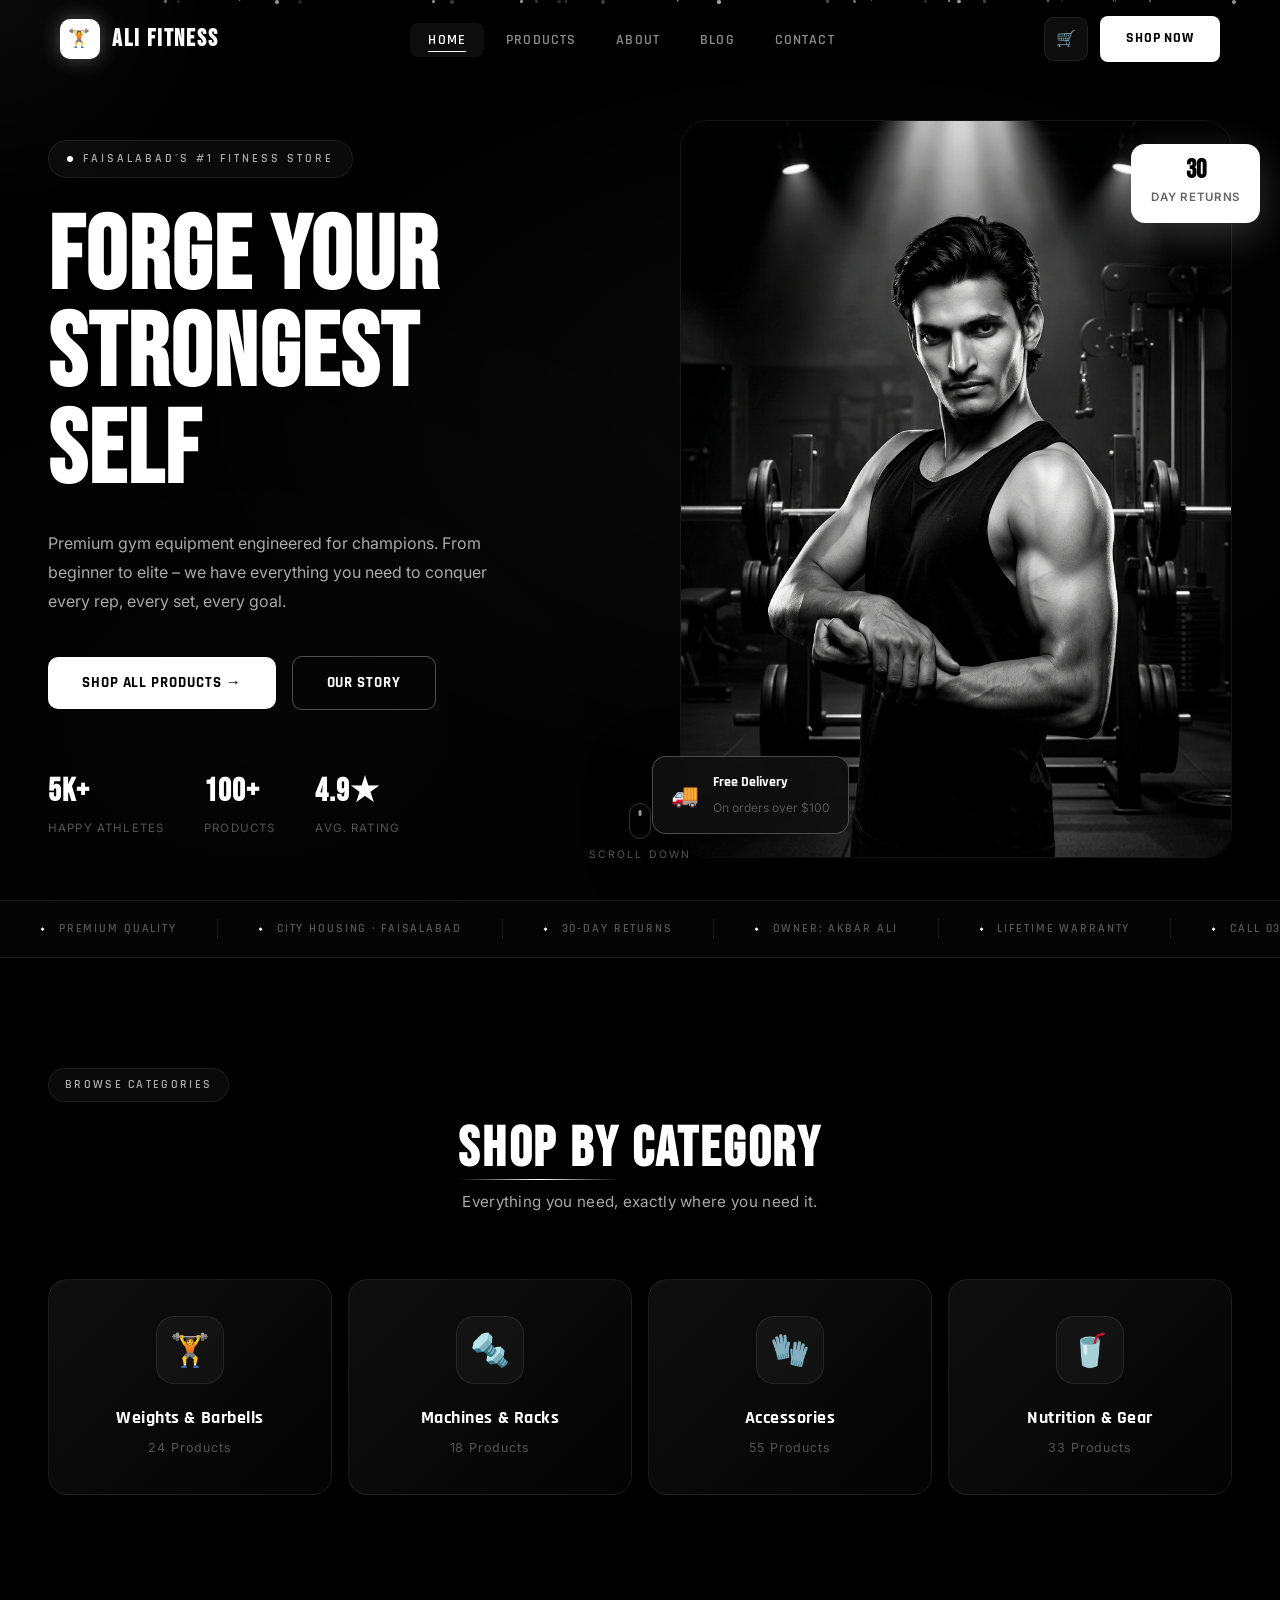
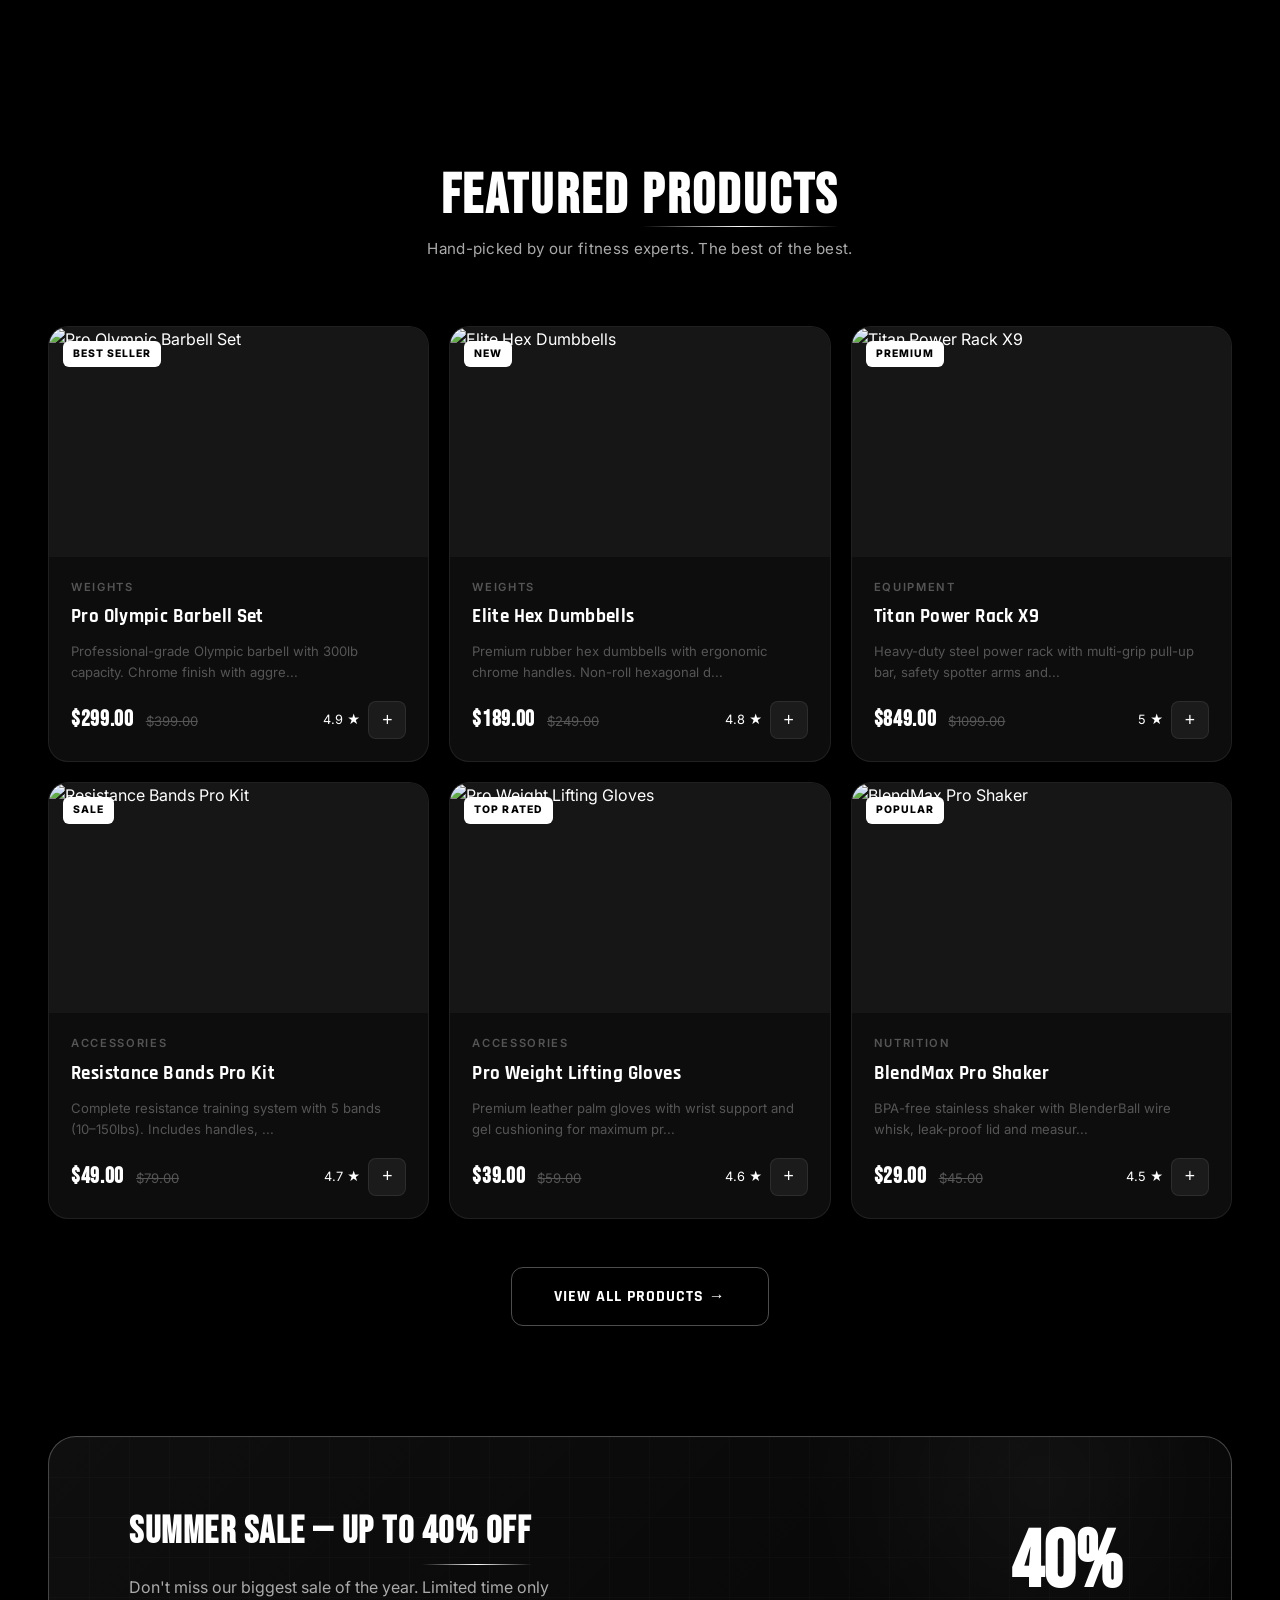
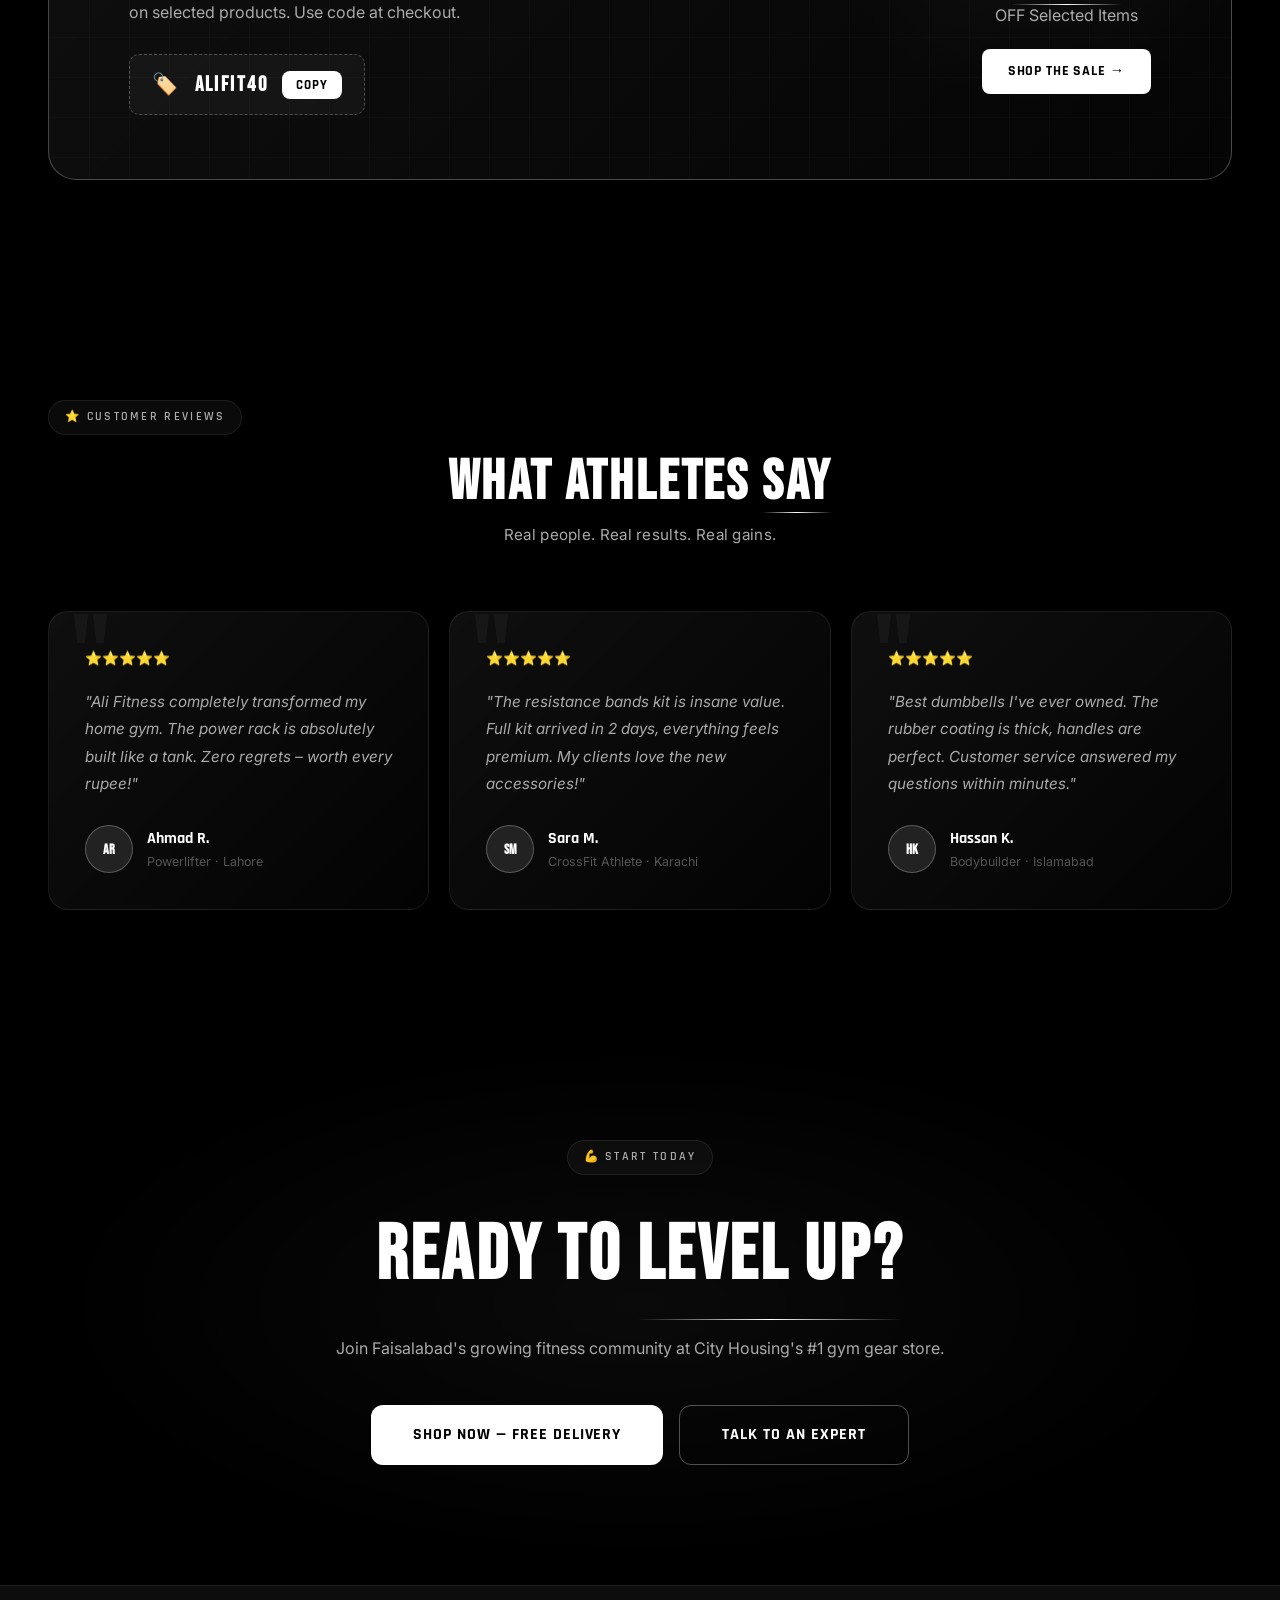
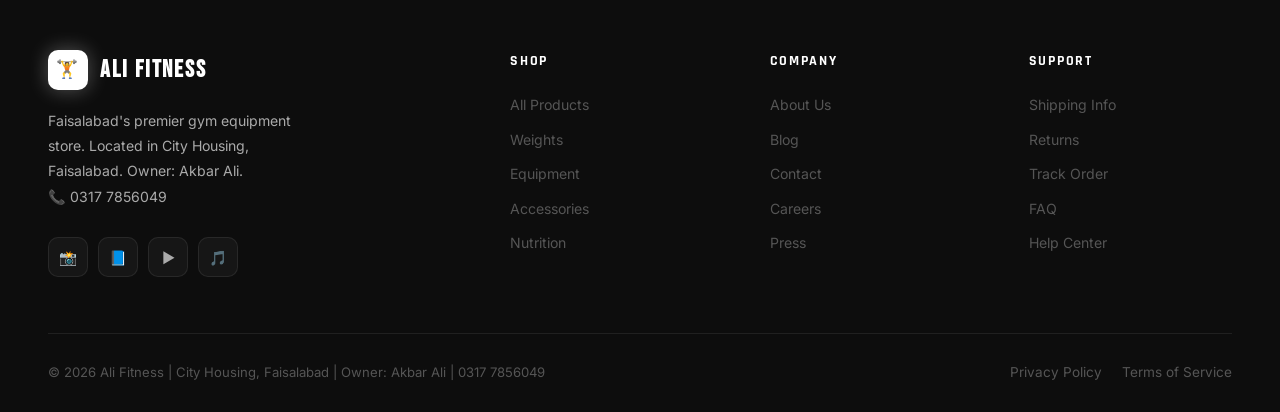
==== commit 8fc0dd3e: "Update image source path in index.html" ====
--- a/index.html
+++ b/index.html
@@ -101,7 +101,7 @@
     <div class="hero-visual">
       <div class="hero-image-wrap">
         <div class="hero-glow-ring"></div>
-        <img class="hero-main-img" src="images/hero_akbar_sando.jpg" alt="Akbar Ali - Ali Fitness Premium Gym Equipment" loading="eager">
+        <img class="hero-main-img" src="hero_akbar_sando.jpg" alt="Akbar Ali - Ali Fitness Premium Gym Equipment" loading="eager">
         <div class="hero-badge">
           <span class="hero-badge-icon">🚚</span>
           <div class="hero-badge-text">
